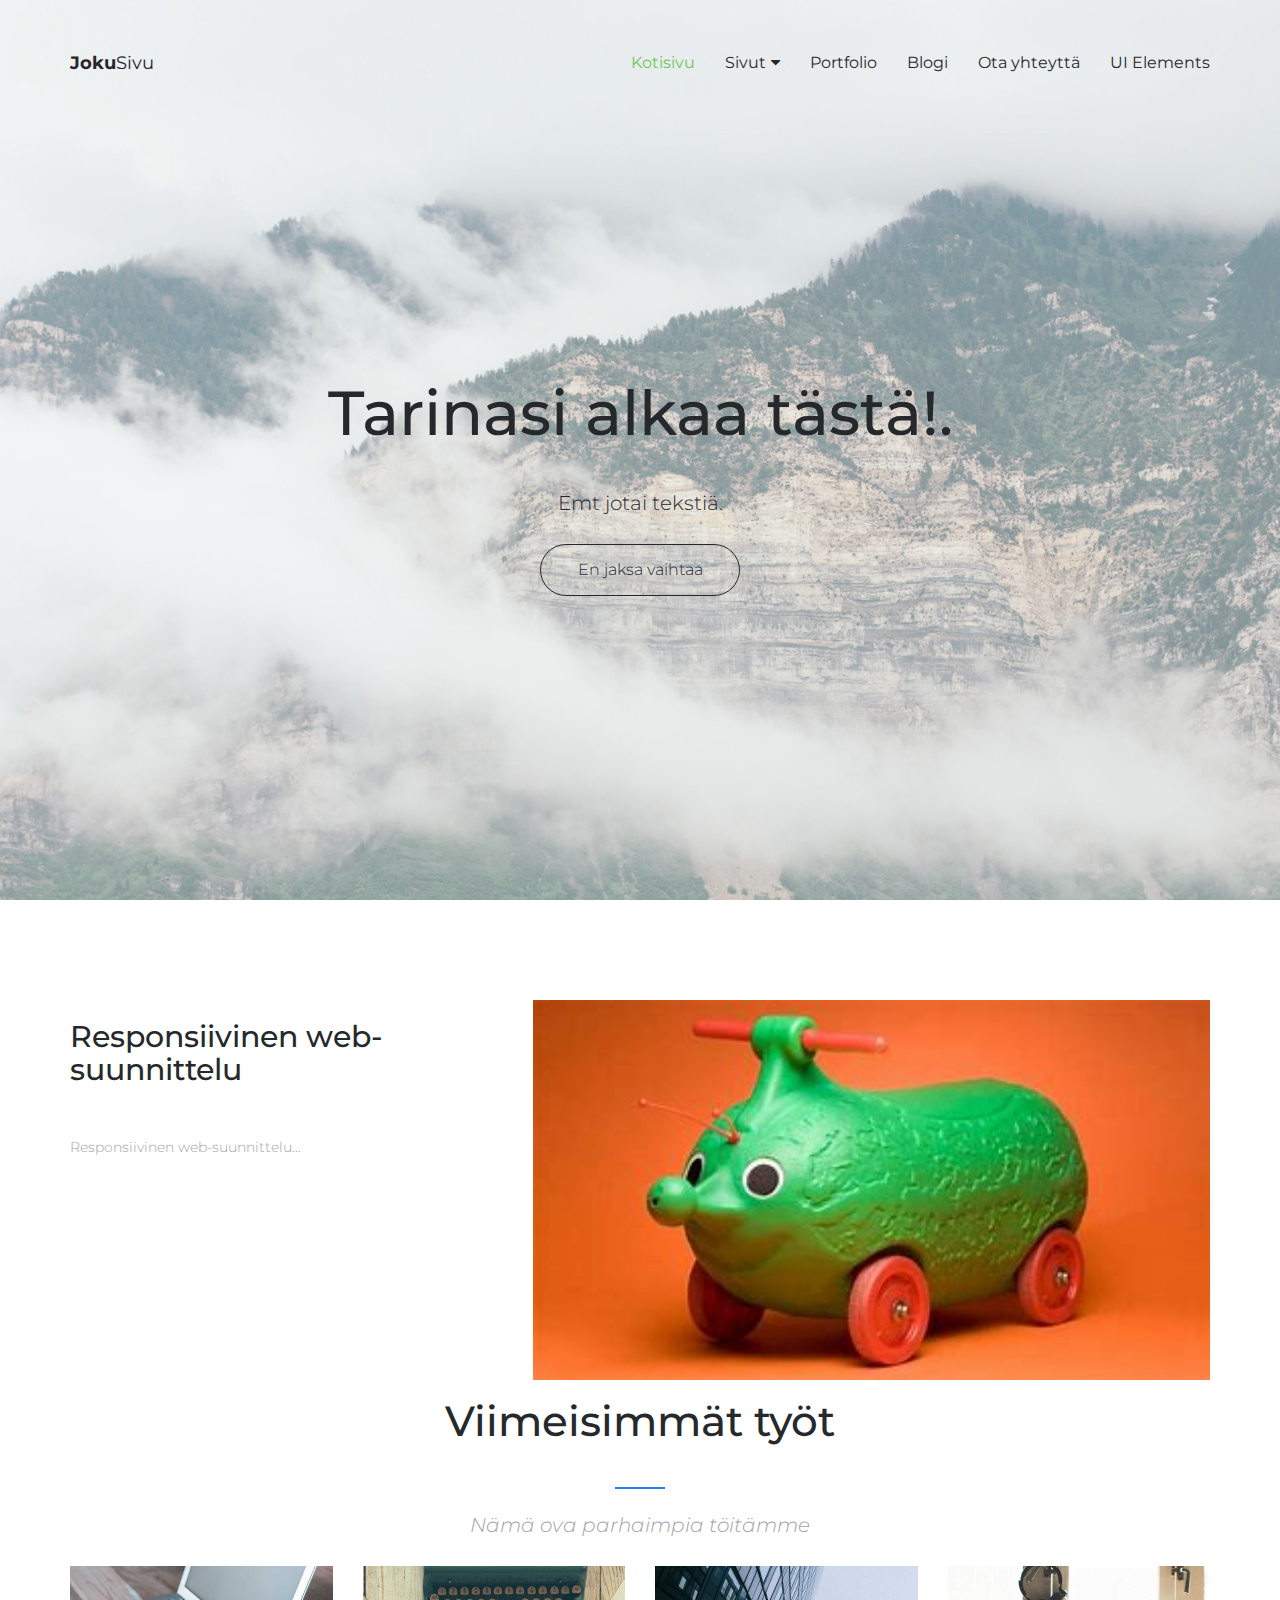
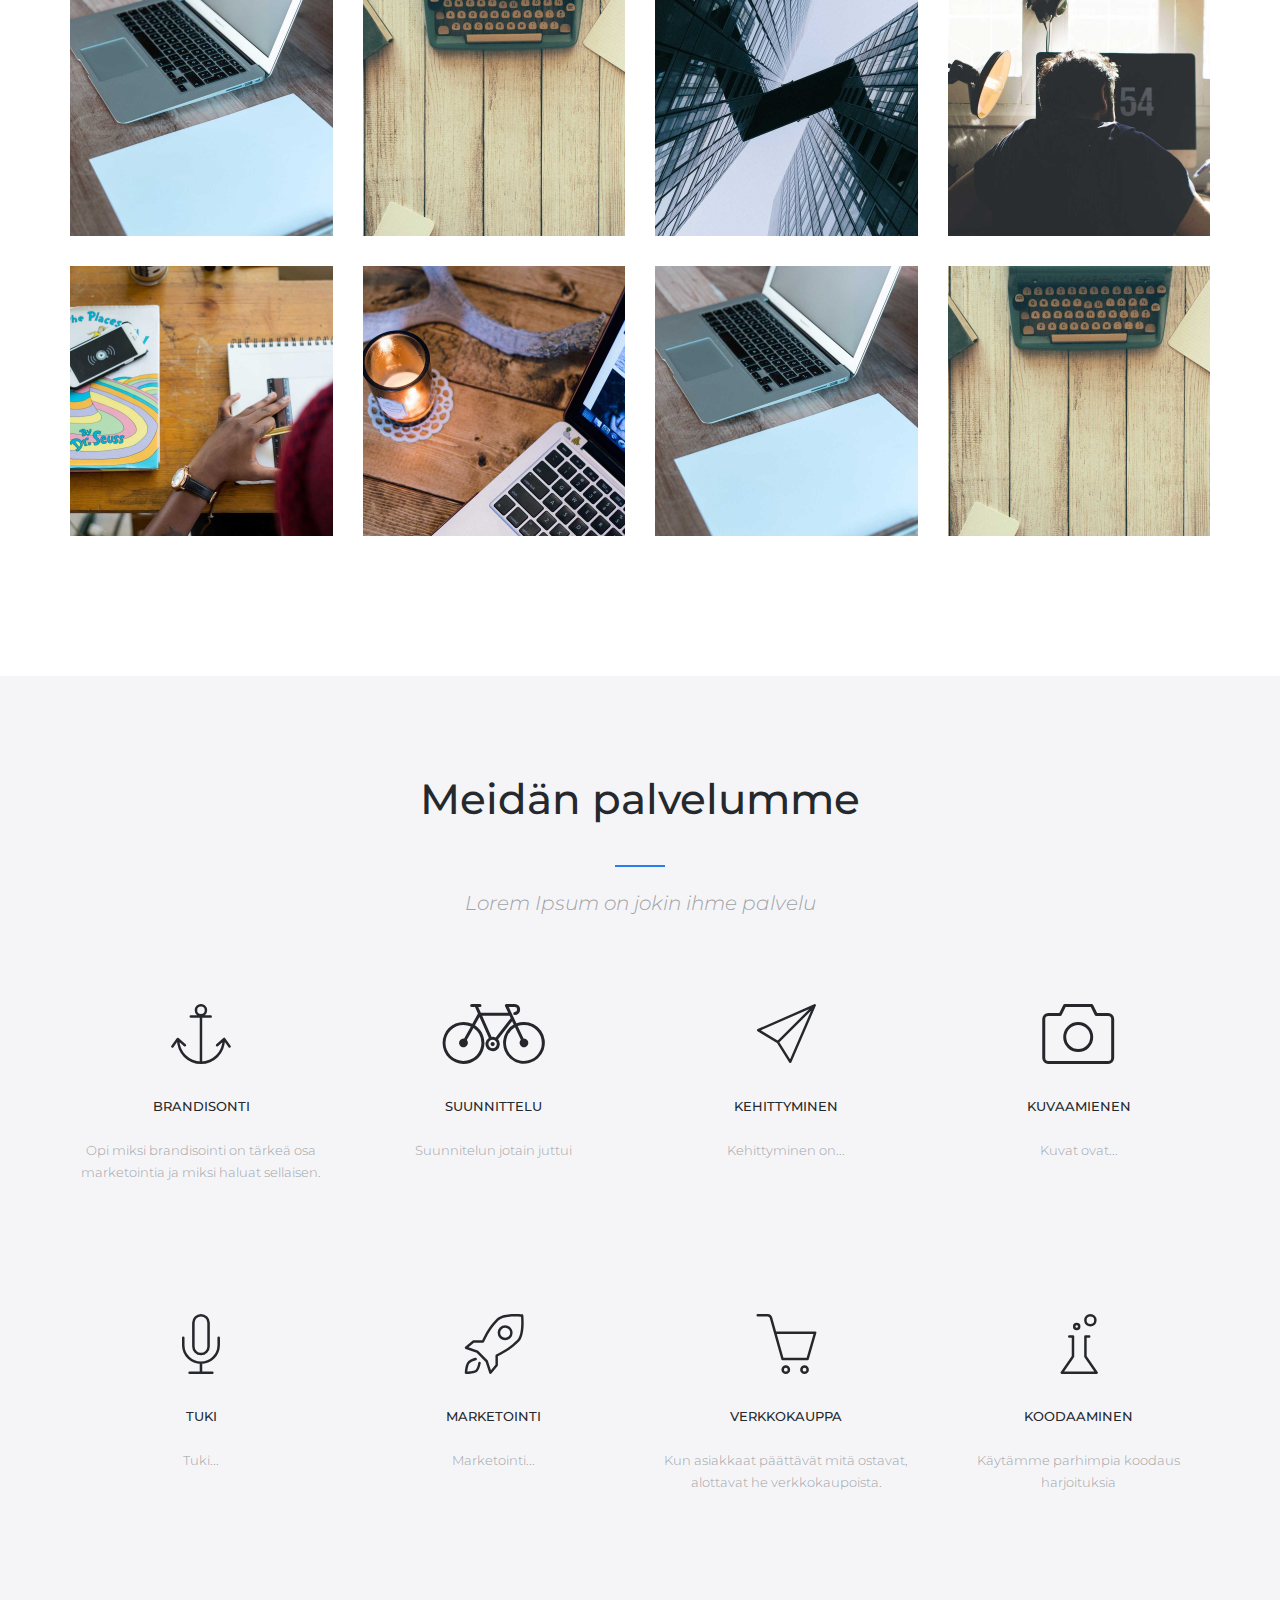
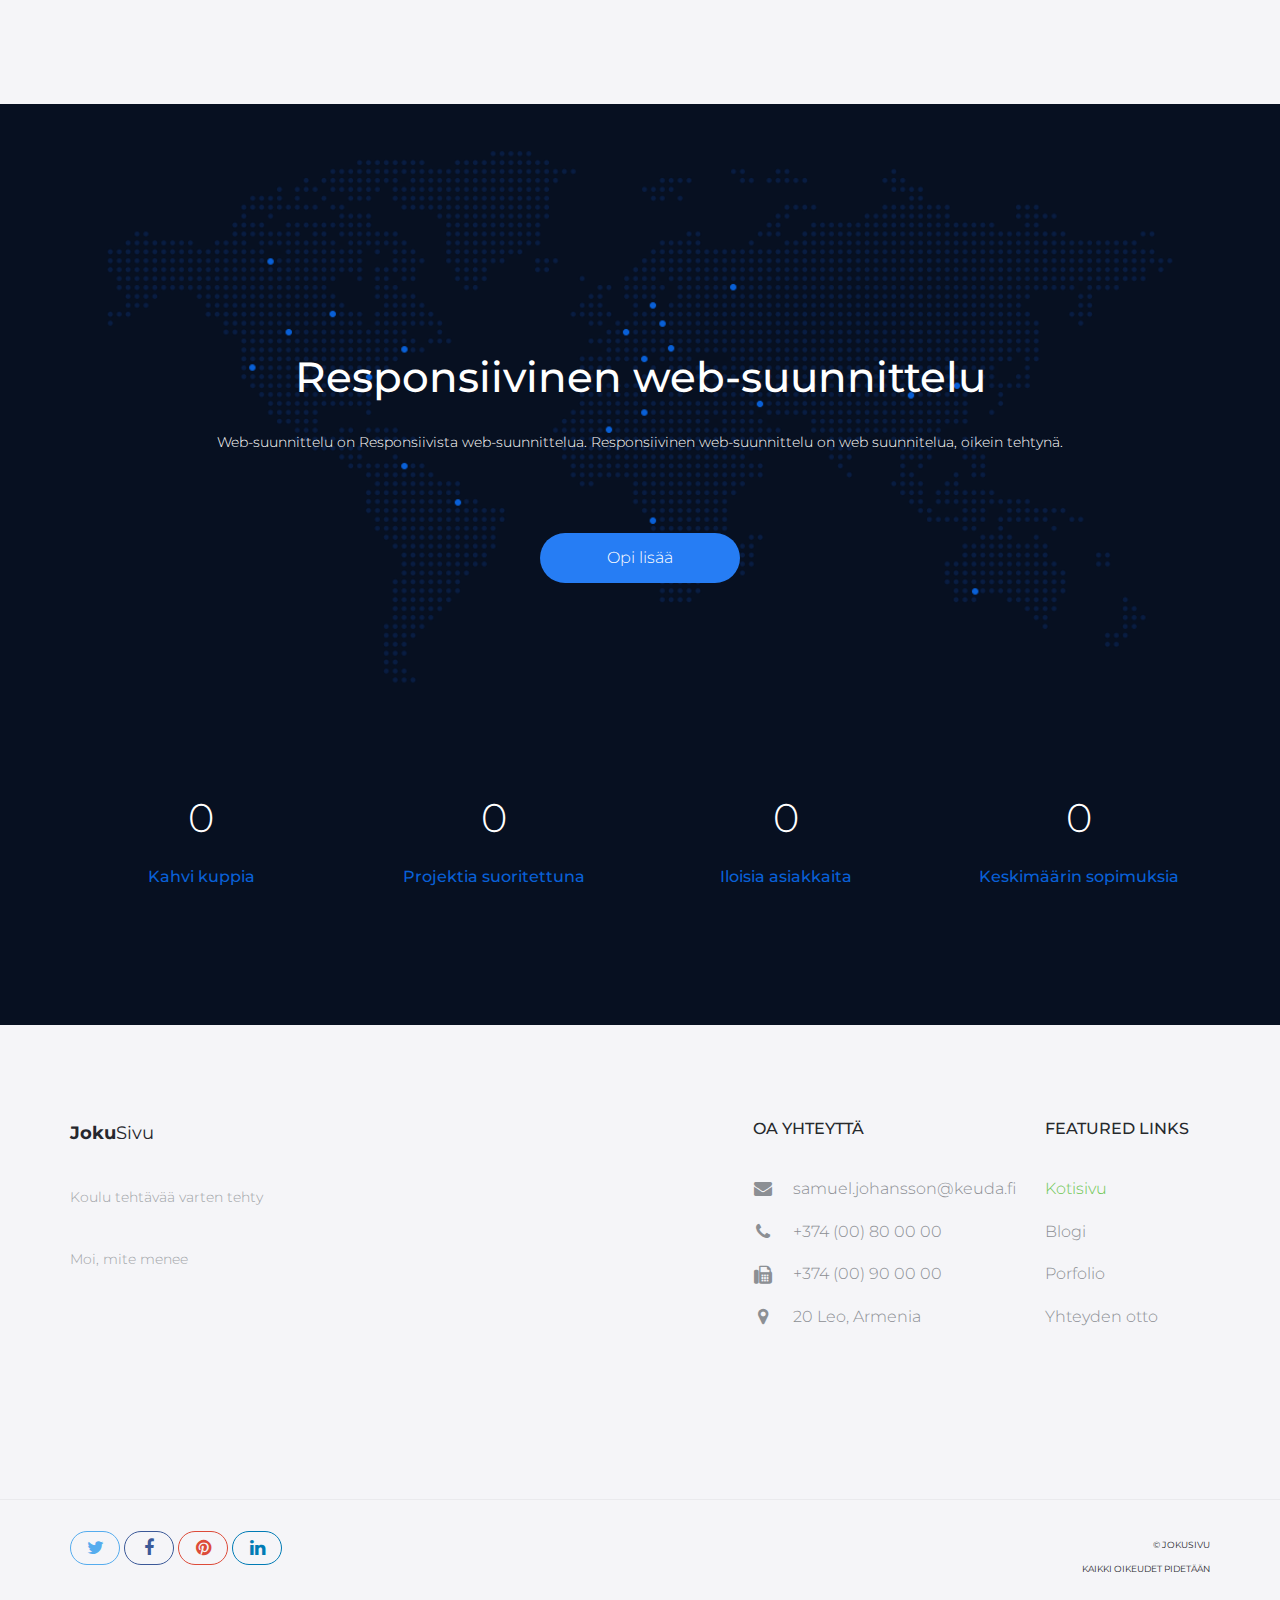
==== demo3/index.html @ 0b57010a "viimesimmät muutokset" ====
<!DOCTYPE html>
<html lang="en">
<head>

    <!-- Basic Page Needs
    ================================================== -->
    <meta http-equiv="Content-Type" content="text/html; charset=utf-8">
    <meta http-equiv="X-UA-Compatible" content="IE=edge">

    <title>Samuel Johansson</title>

    <meta name="description" content="">
    <meta name="author" content="">
    <meta name="keywords" content="">

    <!-- Mobile Specific Metas
    ================================================== -->
    <meta name="viewport" content="width=device-width, minimum-scale=1.0, maximum-scale=1.0">
    <meta name="apple-mobile-web-app-capable" content="yes">

    <!-- Fonts -->
    <link href="https://fonts.googleapis.com/css?family=Montserrat:300,300i,400,600,700" rel="stylesheet">
    <link rel="stylesheet" href="http://cdnjs.cloudflare.com/ajax/libs/font-awesome/4.4.0/css/font-awesome.min.css">

    <!-- Favicon
    ================================================== -->
    <link rel="apple-touch-icon" sizes="180x180" href="assets/img/apple-touch-icon.png">
    <link rel="icon" type="image/png" sizes="16x16" href="assets/img/favicon.png">

    <!-- Stylesheets
    ================================================== -->
    <!-- Bootstrap core CSS -->
    <link href="assets/css/bootstrap.min.css" rel="stylesheet">

    <!-- Custom styles for this template -->
    <link href="assets/css/style.css" rel="stylesheet">
    <link href="assets/css/responsive.css" rel="stylesheet">

    <!-- HTML5 shim and Respond.js IE8 support of HTML5 elements and media queries -->
    <!--[if lt IE 9]>
    <script src="https://oss.maxcdn.com/libs/html5shiv/3.7.0/html5shiv.js"></script>
    <script src="https://oss.maxcdn.com/libs/respond.js/1.4.2/respond.min.js"></script>
    <![endif]-->

</head>
<body>

    <header id="masthead" class="site-header">
        <nav id="primary-navigation" class="site-navigation">
            <div class="container">

                <div class="navbar-header">
                   
                    <a class="site-title"><span>Joku</span>Sivu</a>

                </div><!-- /.navbar-header -->

                <div class="collapse navbar-collapse" id="agency-navbar-collapse">

                    <ul class="nav navbar-nav navbar-right">

                        <li class="active"><a href="index.html" data-toggle="dropdown">Kotisivu</a></li>
                        <li class="dropdown"><a href="#" class="dropdown-toggle" data-toggle="dropdown">Sivut<i class="fa fa-caret-down hidden-xs" aria-hidden="true"></i></a>

                            <ul class="dropdown-menu" role="menu" aria-labelledby="menu1">
                              <li><a href="portfolio.html">Portfolio</a></li>
                              <li><a href="blog.html">Blogi</a></li>
                            </ul>

                        </li>
                        <li><a href="portfolio.html">Portfolio</a></li>
                        <li><a href="blog.html">Blogi</a></li>
                        <li><a href="contact.html">Ota yhteyttä</a></li>
                        <li><a href="ui-elements.html">UI Elements</a></li>

                    </ul>

                </div>

            </div>   
        </nav><!-- /.site-navigation -->
    </header><!-- /#mastheaed -->

    <div id="hero" class="hero overlay">
        <div class="hero-content">
            <div class="hero-text">
                <h1>Tarinasi alkaa tästä!.</h1>
                <p>Emt jotai tekstiä.</p>
                <a href="#" class="btn btn-border">En jaksa vaihtaa</a>
            </div><!-- /.hero-text -->
        </div><!-- /.hero-content -->
    </div><!-- /.hero -->

    <main id="main" class="site-main">

        <section class="site-section section-features">
            <div class="container">
                <div class="row">
                    <div class="col-sm-5">
                        <h2>Responsiivinen web-suunnittelu</h2>
                        <p>Responsiivinen web-suunnittelu...</p>
                    </div>
                    <div class="col-sm-7 hidden-xs">
                        <img src="assets/img/kurkkumopo.jpg" alt="">
                    </div>
                </div>
            </div>
        </section><!-- /.section-features -->

        <section class="site-section section-portfolio">
            <div class="container">
                <div class="text-center">
                    <h2 class="heading-separator">Viimeisimmät työt</h2>
                    <p class="subheading-text">Nämä ova parhaimpia töitämme</p>
                </div>
                <div class="row">
                    <div class="col-lg-3 col-md-4 col-xs-6">
                        <div class="portfolio-item">
                            <img src="assets/img/portfolio-1.jpg" class="img-res" alt="">
                            <h4 class="portfolio-item-title">Portfolio esineitä</h4>
                            <a href="portfolio-item.html"><i class="fa fa-arrow-right" aria-hidden="true"></i></a>
                        </div><!-- /.portfolio-item -->
                    </div>
                    <div class="col-lg-3 col-md-4 col-xs-6">
                        <div class="portfolio-item">
                            <img src="assets/img/portfolio-2.jpg" class="img-res" alt="">
                            <h4 class="portfolio-item-title">Portfolio esineitä</h4>
                            <a href="portfolio-item.html"><i class="fa fa-arrow-right" aria-hidden="true"></i></a>
                        </div><!-- /.portfolio-item -->
                    </div>
                    <div class="col-lg-3 col-md-4 col-xs-6">
                        <div class="portfolio-item">
                            <img src="assets/img/portfolio-3.jpg" class="img-res" alt="">
                            <h4 class="portfolio-item-title">Portfolio esineitä</h4>
                            <a href="portfolio-item.html"><i class="fa fa-arrow-right" aria-hidden="true"></i></a>
                        </div><!-- /.portfolio-item -->
                    </div>
                    <div class="col-lg-3 col-md-4 col-xs-6">
                        <div class="portfolio-item">
                            <img src="assets/img/portfolio-4.jpg" class="img-res" alt="">
                            <h4 class="portfolio-item-title">Portfolio esineitä</h4>
                            <a href="portfolio-item.html"><i class="fa fa-arrow-right" aria-hidden="true"></i></a>
                        </div><!-- /.portfolio-item -->
                    </div>
                    <div class="col-lg-3 col-md-4 col-xs-6">
                        <div class="portfolio-item">
                            <img src="assets/img/portfolio-5.jpg" class="img-res" alt="">
                            <h4 class="portfolio-item-title">Portfolio esineitä</h4>
                            <a href="portfolio-item.html"><i class="fa fa-arrow-right" aria-hidden="true"></i></a>
                        </div><!-- /.portfolio-item -->
                    </div>
                    <div class="col-lg-3 col-md-4 col-xs-6">
                        <div class="portfolio-item">
                            <img src="assets/img/portfolio-6.jpg" class="img-res" alt="">
                            <h4 class="portfolio-item-title">Portfolio esineitä</h4>
                            <a href="portfolio-item.html"><i class="fa fa-arrow-right" aria-hidden="true"></i></a>
                        </div><!-- /.portfolio-item -->
                    </div>
                    <div class="col-lg-3 col-md-4 col-xs-6">
                        <div class="portfolio-item">
                            <img src="assets/img/portfolio-1.jpg" class="img-res" alt="">
                            <h4 class="portfolio-item-title">Portfolio esineitä</h4>
                            <a href="portfolio-item.html"><i class="fa fa-arrow-right" aria-hidden="true"></i></a>
                        </div><!-- /.portfolio-item -->
                    </div>
                    <div class="col-lg-3 col-md-4 col-xs-6">
                        <div class="portfolio-item">
                            <img src="assets/img/portfolio-2.jpg" class="img-res" alt="">
                            <h4 class="portfolio-item-title">Portfolio esineitä</h4>
                            <a href="portfolio-item.html"><i class="fa fa-arrow-right" aria-hidden="true"></i></a>
                        </div><!-- /.portfolio-item -->
                    </div>
                </div>
            </div>
        </section><!-- /.section-portfolio -->


        <section class="site-section section-services gray-bg text-center">
            <div class="container">
                <h2 class="heading-separator">Meidän palvelumme</h2>
                <p class="subheading-text">Lorem Ipsum on jokin ihme palvelu</p>
                <div class="row">
                    <div class="col-md-3 col-xs-6">
                        <div class="service">
                            <img src="assets/img/anchor.svg" alt="">
                            <h3 class="service-title">Brandisonti</h3>
                            <p class="service-info"> Opi miksi brandisointi on tärkeä osa marketointia ja miksi haluat sellaisen.</p>
                        </div><!-- /.service -->
                    </div>
                    <div class="col-md-3 col-xs-6">
                        <div class="service">
                            <img src="assets/img/bycicle.svg" alt="">
                            <h3 class="service-title">Suunnittelu</h3>
                            <p class="service-info">Suunnitelun jotain juttui </p>
                        </div><!-- /.service -->
                    </div>
                    <div class="col-md-3 col-xs-6">
                        <div class="service">
                            <img src="assets/img/paper-plane.svg" alt="">
                            <h3 class="service-title">Kehittyminen</h3>
                            <p class="service-info">Kehittyminen on...</p>
                        </div><!-- /.service -->
                    </div>
                    <div class="col-md-3 col-xs-6">
                        <div class="service">
                            <img src="assets/img/photo.svg" alt="">
                            <h3 class="service-title">Kuvaamienen</h3>
                            <p class="service-info">Kuvat ovat...</p>
                        </div><!-- /.service -->
                    </div>
                    <div class="col-md-3 col-xs-6">
                        <div class="service">
                            <img src="assets/img/microphone.svg" alt="">
                            <h3 class="service-title">Tuki</h3>
                            <p class="service-info">Tuki... </p>
                        </div><!-- /.service -->
                    </div>
                    <div class="col-md-3 col-xs-6">
                        <div class="service">
                            <img src="assets/img/rocket.svg" alt="">
                            <h3 class="service-title">Marketointi</h3>
                            <p class="service-info">Marketointi...</p>
                        </div><!-- /.service -->
                    </div>
                    <div class="col-md-3 col-xs-6">
                        <div class="service">
                            <img src="assets/img/basket.svg" alt="">
                            <h3 class="service-title">Verkkokauppa</h3>
                            <p class="service-info">Kun asiakkaat päättävät mitä ostavat, alottavat he verkkokaupoista.</p>
                        </div><!-- /.service -->
                    </div>
                    <div class="col-md-3 col-xs-6">
                        <div class="service">
                            <img src="assets/img/chemestry.svg" alt="">
                            <h3 class="service-title">Koodaaminen</h3>
                            <p class="service-info">Käytämme parhimpia koodaus harjoituksia</p>
                        </div><!-- /.service -->
                    </div>
                </div>
            </div>
        </section><!-- /.section-services -->

        <section class="site-section section-map-feature text-center">

            <div class="container">
                <h2>Responsiivinen web-suunnittelu</h2>
                <p>Web-suunnittelu on Responsiivista web-suunnittelua. Responsiivinen web-suunnittelu on web suunnitelua, oikein tehtynä.</p>
                <a href="#" class="btn btn-fill">Opi lisää</a>
                <div class="row">
                    <div class="col-sm-3 col-xs-6">
                        <div class="counter-item">
                            <p class="counter" data-to="420" data-speed="2000">0</p>
                            <h3>Kahvi kuppia</h3>
                        </div><!-- /.counter-item -->
                    </div>
                    <div class="col-sm-3 col-xs-6">
                        <div class="counter-item">
                            <p class="counter" data-to="1204" data-speed="2000">0</p>       
                            <h3>Projektia suoritettuna</h3>
                        </div> <!-- /.counter-item -->      
                    </div>
                    <div class="col-sm-3 col-xs-6">
                        <div class="counter-item">
                            <p class="counter" data-to="459" data-speed="1000">0</p>
                            <h3>Iloisia asiakkaita</h3>
                        </div><!-- /.counter-item -->
                    </div>
                    <div class="col-sm-3 col-xs-6">
                        <div class="counter-item">
                            <p class="counter" data-to="675" data-speed="1000">0</p>
                            <h3>Keskimäärin sopimuksia</h3>
                        </div><!-- /.counter-item -->
                    </div>
                </div>
            </div>
            
        </section><!-- /.section-map-feature -->

        

        

    </main><!-- /#main -->

    <footer id="colophon" class="site-footer">
        <div class="container">
            <div class="row">
                <div class="col-md-3 col-sm-4 col-xs-6">
                    <a class="site-title"><span>Joku</span>Sivu</a>
                    <p>Koulu tehtävää varten tehty</p>
                    <p>Moi, mite menee</p>
                </div>
                <div class="col-lg-offset-4 col-md-3 col-sm-4 col-md-offset-2 col-sm-offset-0 col-xs-6 ">
                    <h3>Oa yhteyttä</h3>
                    <ul class="list-unstyled contact-links">
                        <li><i class="fa fa-envelope" aria-hidden="true"></i><a href="mailto:samuel.johansson@opp.keuda.fi">samuel.johansson@keuda.fi</a></li>
                        <li><i class="fa fa-phone" aria-hidden="true"></i><a href="tel:+37400800000">+374 (00) 80 00 00 </a></li>
                        <li><i class="fa fa-fax" aria-hidden="true"></i><a href="+37400900000">+374 (00) 90 00 00</a></li>
                        <li><i class="fa fa-map-marker" aria-hidden="true"></i><p>20 Leo, Armenia</p></li>
                    </ul>
                </div>
                <div class="clearfix visible-xs"></div>
                <div class="col-lg-2 col-md-3 col-sm-4 col-xs-6">
                    <h3>Featured links</h3>
                    <ul class="list-unstyled">
                        <li class="active"><a href="index.html">Kotisivu</a></li>
                        <li><a href="blog.html">Blogi</a></li>
                        <li><a href="portfolio.html">Porfolio</a></li>
                        <li><a href="contact.html">Yhteyden otto</a></li>
                    </ul>
                </div>
            </div>
        </div>
        <div class="copyright">
            <div class="container">
                <div class="row">
                    <div class="col-xs-8">
                        <div class="social-links">
                            <a class="twitter-bg" href="#"><i class="fa fa-twitter"></i></a>
                            <a class="facebook-bg" href="#"><i class="fa fa-facebook"></i></a>
                            <a class="pinterest" href="#"><i class="fa fa-pinterest"></i></a>
                            <a class="linkedin-bg" href="#"><i class="fa fa-linkedin"></i></a>
                        </div><!-- /.social-links -->
                    </div>
                    <div class="col-xs-4">
                        <div class="text-right">
                            <p>&copy; JokuSivu</p>
                            <p>Kaikki oikeudet pidetään</p>
                        </div>
                    </div>
                </div>
            </div>
        </div><!-- /.copyright -->
    </footer><!-- /#footer -->


    <!-- Bootstrap core JavaScript
    ================================================== -->
    <!-- Placed at the end of the document so the pages load faster -->
    <script src="https://ajax.googleapis.com/ajax/libs/jquery/3.1.1/jquery.min.js"></script>
    <script src="assets/js/bootstrap.min.js"></script>
    <script src="assets/js/bootstrap-select.min.js"></script>
    <script src="assets/js/jquery.slicknav.min.js"></script>
    <script src="assets/js/jquery.countTo.min.js"></script>
    <script src="assets/js/jquery.shuffle.min.js"></script>
    <script src="assets/js/script.js"></script>
  
</body>
</html>
---- demo3/assets/css/style.css ----
/*
 * Theme Name: 
 * Theme URI: 
 * Author: Milan Savov, Nikola Kostov
 * Author URI/Mail: milan.savov@gmail.com, nikolakostov1991@gmail.com
 * Version: 1.0
 * */

 /* TABLE OF CONTENT 
*
* - CUSTOM RESETS
    - Buttons
    - Forms
* - LAYOUT
* - HEADER 
    - Site Logo
    - Navigation
* - HERO (BANNER)
* - HOMEPAGE SECTIONS
    - Features 
    - Services
    - Map Feature 
    - Portfolio
    - Newsletter 
* - FOOTER
* - PAGES
    - PORTFOLIO
    - PORTFOLIO ITEM
    - BLOG
    - BLOG POST
    - CONTACT
*
*/


/* CUSTOM RESETS
================================================== */
a {
    transition: all 0.25s ease-in-out;
    -moz-transition: all 0.25s ease-in-out;
    -webkit-transition: all 0.25s ease-in-out;
    -o-transition: all 0.25s ease-in-out;
    -ms-transition: all 0.25s ease-in-out;
    cursor: pointer;
    color: #9fa3a7;
}

a:focus,
a:hover {
    color: #6fc754;
    outline: 0 none;
    text-decoration: none;
}

p {
    margin-bottom: 0;
    font-size: 14px;
    font-weight: 300;
    color: #9fa3a7;
    line-height: 22px;
}

h1 {
    font-size: 62px;
}

h2 {
    font-size: 42px;
}

h1,h2,h3,h4,h5 {
    color: #26292c;
}

p + p {
    margin-top: 40px;
}

/* Buttons */
.btn {
    line-height: 50px;
    min-width: 200px;
    font-size: 16px;
    font-weight: 300;
    border: 0;
    border-radius: 50px;
    color: #26272d;
    background-color: #fff;
    padding: 0;
    transition: color 0.25s ease-in-out, background-color 0.25s ease-in-out;
    -moz-transition: color 0.25s ease-in-out, background-color 0.25s ease-in-out;
    -webkit-transition: color 0.25s ease-in-out, background-color 0.25s ease-in-out;
    -o-transition: color 0.25s ease-in-out, background-color 0.25s ease-in-out;
    -ms-transition: color 0.25s ease-in-out, background-color 0.25s ease-in-out;
}

.btn-border {
    border: 1px solid #26272d;
}

.btn-fill {
    background-color: #267df4;
    color: #fff;
}

.btn-gray {
    background-color: #f5f5f8;
    color: #26272d;
}

.btn-green {
    background-color: #6fc754;
    color: #fff;  
}

.btn:hover,
button.btn:hover,
.btn:focus,
button.btn:focus {
    background-color: #26272d;
    color: #fff;
}

.btn-gray:hover,
.btn-gray:focus {
    background-color: #6fc754;
    color: #fff;    
}

/* 
 * Forms 
 */
/* Input fields */
.form-group {
    position: relative;
    margin: 0 auto;
    width: 100%;
}

.form-control {
    border-radius: 25px;
    height: 50px;
    padding: 15px 20px;
    border-color: #f5f5f8;
}

.form-control + .form-control {
    margin-top: 10px;
}

.form-control:focus {
    background-color: #f5f5f8;
    border-color: #f5f5f8;
    box-shadow: none;
    outline: none;
}

.form-group .btn {
    position: absolute;
    top: 5px;
    right: 5px;
    line-height: 40px;
    min-width: 60px;
    font-size: 16px;
    border-radius: 25px;
}

.form-control-comment {
    height: 100px;
    resize: none;
}

.search-form .form-group .form-control {
    padding-right: 80px;
}

/* ELEMENTS
================================================== */
/* Checkbox fields */
input[type=checkbox],
input[type=radio] {
    position: absolute;
    visibility: hidden;
    height: auto;
    margin-top: 0;
}

.checkbox {
    margin: 0;
} 

.checkbox + .checkbox,
.radio-btn + .radio-btn {
    margin-top: 15px;
}

.checkbox [type="checkbox"]:not(:checked) + label,
.checkbox [type="checkbox"]:checked + label {
    position: relative;
    padding-left: 30px;
    cursor: pointer;
}

.checkbox [type="checkbox"]:not(:checked) + label:before,
.checkbox [type="checkbox"]:checked + label:before {
    content: '';
    position: absolute;
    left:0; 
    width: 20px; 
    height: 20px;
    background-color: #fff;
    border: 1px solid #f5f5f8;
    border-radius: 3px;
    box-shadow: none;
    transition: border-color .2s;
    -webkit-transition: border-color .2s;
    -ms-transition: border-color .2s;
    -o-transition: border-color .2s;
    -ms-transition: border-color .2s;
}

.checkbox [type="checkbox"]:not(:checked) + label:after,
.checkbox [type="checkbox"]:checked + label:after {
    content: '\f00c';
    font-family: 'FontAwesome';
    position: absolute;
    top: 50%;
    left: 0;
    text-align: center;
    font-size: 15px;
    height: 20px;
    width: 20px;
    border-radius: 3px;
    color: #fff;
    background-color: #6fc754;
    transform: translateY(-50%);
    -webkit-transform: translateY(-50%);
    -ms-transform: translateY(-50%);
    -o-transform: translateY(-50%);
    -ms-transform: translateY(-50%);
      transition: opacity .2s;
    -webkit-transition: opacity .2s;
    -ms-transition: opacity .2s;
    -o-transition: opacity .2s;
    -ms-transition: opacity .2s;
}

.checkbox [type="checkbox"]:not(:checked) + label:after {
    opacity: 0;
}

.checkbox [type="checkbox"]:checked + label:after {
    opacity: 1;
}

.checkbox [type="checkbox"]:disabled:not(:checked) + label:before,
.checkbox [type="checkbox"]:disabled:checked + label:before {
    box-shadow: none;
    border-color: #bbb;
    background-color: #ddd;
}

.checkbox [type="checkbox"]:disabled:checked + label:after {
    color: #999;
}
.checkbox [type="checkbox"]:disabled + label {
    color: #aaa;
}

.checkbox [type="checkbox"]:checked:focus + label:before,
.checkbox [type="checkbox"]:not(:checked):focus + label:before {
    border: 1px dotted #6fc754;
}

.checkbox [type="checkbox"]:not(:checked) + label:hover:before,
.checkbox [type="checkbox"]:checked + label:hover:before {
    border: 1px solid #6fc754;
}

/* Radiobutton fields */
.radio-btn label {
    font-weight: 400;
}

.radio-btn [type="radio"]:not(:checked) + label,
.radio-btn [type="radio"]:checked + label {
    position: relative;
    padding-left: 30px;
    cursor: pointer;
    margin-bottom: 0;
}

.radio-btn [type="radio"]:not(:checked) + label:before,
.radio-btn [type="radio"]:checked + label:before {
    content: '';
    position: absolute;
    left:0; 
    top: 50%;
    width: 20px;
    height: 20px;
    background-color: #fff;
    border: 1px solid #f5f5f8;
    border-radius: 50px;
    box-shadow: none;
    transform: translateY(-50%);
    -webkit-transform: translateY(-50%);
    -ms-transform: translateY(-50%);
    -o-transform: translateY(-50%);
    -ms-transform: translateY(-50%);
    transition: border-color .2s;
    -webkit-transition: border-color .2s;
    -ms-transition: border-color .2s;
    -o-transition: border-color .2s;
    -ms-transition: border-color .2s;
}

.radio-btn [type="radio"]:not(:checked) + label:after,
.radio-btn [type="radio"]:checked + label:after {
    content: '';
    position: absolute;
    width: 12px;
    height: 12px;
    top: 50%;
    left: 4px;
    background-color: #6fc754;
    border-radius: 50px;
    transform: translateY(-50%);
    -webkit-transform: translateY(-50%);
    -ms-transform: translateY(-50%);
    -o-transform: translateY(-50%);
    -ms-transform: translateY(-50%);
    transition: opacity .2s;
    -webkit-transition: opacity .2s;
    -ms-transition: opacity .2s;
    -o-transition: opacity .2s;
    -ms-transition: opacity .2s;
}

.radio-btn [type="radio"]:not(:checked) + label:after {
    opacity: 0;
}
.radio-btn [type="radio"]:checked + label:after {
    opacity: 1;
}

.radio-btn [type="radio"]:disabled:not(:checked) + label:before,
.radio-btn [type="radio"]:disabled:checked + label:before {
    box-shadow: none;
    border-color: #bbb;
    background-color: #ddd;
}

.radio-btn [type="radio"]:disabled:checked + label:after {
    color: #999;
}

.radio-btn [type="radio"]:disabled + label {
    color: #aaa;
}

.radio-btn [type="radio"]:checked:focus + label:before,
.radio-btn [type="radio"]:not(:checked):focus + label:before {
    border: 1px dotted #6fc754;
}

.radio-btn [type="radio"]:checked + label:hover:before,
.radio-btn [type="radio"]:not(:checked) + label:hover:before {
    border: 1px solid #6fc754;
}

/* Selectpicker */
select {
    position: absolute !important;
    bottom: 0;
    left: 50%;
    display: block !important;
    width: .5px !important;
    height: 100% !important;
    padding: 0 !important;
    opacity: 0 !important;
    border: none;
}

.bootstrap-select .btn {
    border: 1px solid #26272d;
    border-radius: 10px;
}

.bootstrap-select span.pull-left {
    padding-left: 10px;
}

.bootstrap-select.btn-group .dropdown-menu.inner {
    position: static; *
    float: none;
    border: 0;
    padding: 0;
    margin: 0;
    border-radius: 0;
    -webkit-box-shadow: none;
    box-shadow: none;
}

.bootstrap-select.open .dropdown-menu {
    display: block;
    border: 1px solid #26272d; 
    border-radius: 10px;
}

.bootstrap-select.btn-group .dropdown-menu {
    padding: 5px 0;
    min-width: 100%;
    overflow: hidden;
    -webkit-box-sizing: border-box;
    -moz-box-sizing: border-box;
    box-sizing: border-box;
    z-index: 9999;
}

.bootstrap-select .dropdown-menu {
    display: none;
    visibility: visible;
    opacity: 1;
    padding: 0;
}

.bootstrap-select .bs-caret {
    float: right;
    padding-right: 10px;
}

.bootstrap-select .bs-caret .caret {
    border-top: 6px dashed;
    border-top: 6px solid\9;
    border-right: 6px solid transparent;
    border-left: 6px solid transparent;   
}

.bootstrap-select .selected {
    color: #6fc754;
}

.bootstrap-select .check-mark {
    display: none;
}

/*  Tabs  */
.tab-style {
    border-bottom: none;
}

.tab-style + .tab-content {
    padding: 15px;
    border: 1px solid #26272d;
    border-bottom-left-radius: 10px;
    border-bottom-right-radius: 10px;
    border-top-right-radius: 10px;
}

.nav-tabs.tab-style > li.active > a,
.nav-tabs.tab-style > li > a:hover {
    border: 1px solid #6fc754;
    background-color: #6fc754;
    color: #fff;
}

.nav-tabs.tab-style > li > a {
    position: relative;
    color: #26272d;
    margin-right: 0;
    border: 1px solid #26272d;
    border-top-left-radius: 10px;
    border-top-right-radius: 10px;
}

.nav-tabs.tab-style > li + li {
    margin-left: 10px;
}

/* Accordion */
.accordion.panel-group {
    margin-bottom: 0;
}

.accordion.panel-group .panel + .panel {
    margin-top: 0;
}

.accordion .panel {
    border: 0;
    box-shadow: none;
    border: 1px solid #26272d;
    border-bottom: 0;
    border-radius: 0;
}

.accordion .panel:first-child,
.accordion .panel:first-child .panel-heading a {
    border-top-right-radius:10px;
    border-top-left-radius:10px;
}

.accordion .panel:last-child {
    border-bottom-right-radius:10px;
    border-bottom-left-radius:10px;
    border-bottom: 1px solid #26272d;
}

.accordion .panel:last-child .panel-heading a.collapsed {
    border-bottom-right-radius:10px;
    border-bottom-left-radius:10px;
}

.accordion .collapsed {
    height: auto;
}

.accordion .panel-heading {
    background-color: transparent;
    padding: 0;
}

.accordion .panel-heading a {
    display: inline-block;
    position: relative;
    width: 100%;
    padding: 10px 40px 10px 15px;
}

.accordion .panel-heading a.collapsed {
    background-color: transparent;
    color: #26272d;
}

.accordion .panel-heading a.collapsed:hover,
.accordion.accordion-gray .panel-heading a.collapsed:hover,
.accordion .panel-heading a {
    background-color: #6fc754;   
    color: #fff; 
}

.accordion .panel-heading a.collapsed::after {
    content: "\f107";
}

.accordion .panel-heading a::after {
    font-family: "FontAwesome";
    content: "\f106";
    position: absolute;
    top: 50%;
    right: 15px;
    transform: translateY(-50%);
    -moz-transform: translateY(-50%);
    -o-transform: translateY(-50%);
    -ms-transform: translateY(-50%);
    -webkit-transform: translateY(-50%);
}

.panel-group .panel-heading+.panel-collapse>.list-group, 
.panel-group .panel-heading+.panel-collapse>.panel-body {
    border: none;
}

/* Pagination */
.pagination {
  margin: 0;
  vertical-align: middle;
}

.pagination > li > a {
  border: none;
  color: #292a2c;
  background-color: #f5f5f8;
  padding: 10px 15px;
  border-radius: 10px;
  font-size: 12px;
}

.pagination > li + li > a {
  margin-left: 5px;
}

.pagination > li.active > a,
.pagination > li > a:hover,
.pagination > li.active > a:hover {
  background-color: #6fc754;
  color: #fff;
}

.pagination > li:first-child > a {
  border-top-left-radius: 10px;
  border-bottom-left-radius: 10px;
}

.pagination > li:last-child > a {
  border-top-right-radius: 10px;
  border-bottom-right-radius: 10px;
}

.pagination > li.more > a {
  margin-left: 0;
  padding: 10px 5px;
  pointer-events: none;
  background-color: transparent;
}

.pagination > li.more + li > a {
  margin-left: 0;
}

/* LAYOUT
================================================== */
html, body {
    width: 100%;
    height: 100%;
    margin: 0;
    padding: 0;
    font-family: 'Montserrat', sans-serif;
    color: #26272d;
}

.img-res {
    display: block;
    width: 100vw;
    height: 100vh;
    max-width: 100%;
    max-height: 100%;
    object-fit: cover;
}

/* Background colors */
.gray-bg {
  background-color: #f5f5f8;
}

/* Margin and padding resets */
.mb-10 {margin-bottom: 10px;}
.mt-20 {margin-top: 20px;}
.mt-50 {margin-top: 50px;}

/* HEADER
================================================== */
.site-header {
    position: absolute;
    padding: 50px 0 0;
    background-color: transparent;
    width: 100%;
    z-index: 3;
}

/* Site-logo */
.site-title {
    font-size: 18px;
    line-height: 26px;
    color: #26272d;
}

.site-title:hover {
    color: #26272d;   
}

.site-title span {
    font-weight: 700;
}

.site-title a:hover {
    color: #fff;
}

/* Navigation */
.navbar-collapse {
    text-align: center;
}

.navbar-nav {
    float: none;
    display: inline-block;
}

.navbar-nav > li > a, 
.slicknav_nav > li > a {
    padding: 0;
    font-size: 16px;
    position: relative;
    color: #26272d;
    line-height: 26px;
}

.site-header-white .navbar-nav > li > a,
.site-header-white .site-title {
    color: #fff;
}

.navbar-nav > li > a i {
    margin-left: 5px;
}

.navbar-nav > li + li {
    margin-left: 30px;
}

.nav .open > a, 
.nav .open > a:focus, 
.nav .open > a:hover,
.navbar-nav > li > a:hover,
.navbar-nav > li > a:focus,
.navbar-nav > li.active > a,
.navbar-collapse li a:hover,
.dropdown.open > a, 
.site-header-white .dropdown.open > a,
.dropdown-menu a:hover, 
.dropdown:hover > a, 
.dropdown-menu>li>a:focus,
.dropdown-menu li a:hover,
.slicknav_nav > li.active a,
.slicknav_open .slicknav_arrow,
.slicknav_nav > li a:hover {
    background-color: transparent;
    color: #6fc754;
}

.navbar-toggle {
    border-color: #fff;
    margin: 0 15px 0 0;
    position: relative;
    top: -1px;
}

.navbar-toggle:hover,
.navbar-toggle[aria-expanded=true] {
    background-color: #fff;
    border-color: #000;
    cursor: pointer;
}

.navbar-toggle:hover .icon-bar,
.navbar-toggle[aria-expanded=true] .icon-bar {
    background-color: #000;
}

.navbar-toggle  .icon-bar {
    background-color: #fff;
}

.navbar-nav .dropdown-menu {
    display: block;
    opacity: 0;
    visibility: hidden;
    border-radius: 0;
    min-width: 130px;
    border: 0;
    border-top: 5px solid #6fc754;
    top: 140%;
    transition: all 0.4s;
    -moz-transition: all 0.4s;
    -webkit-transition: all 0.4s;
    -o-transition: all 0.4s;
    -ms-transition: all 0.4s;
}

.navbar-nav li a:hover + .dropdown-menu,
.navbar-nav .dropdown-menu:hover {
    opacity: 1;
    visibility: visible;
    top: 100%;
    transition-delay: 0s;
}

.dropdown-menu li a {
    padding: 5px 15px;
    position: relative;
    left: 0;
}

.dropdown-menu li a:hover {
    left: 15px;
}

/* HERO
================================================== */
.hero { 
    background: url(../img/hero.jpg) no-repeat center / cover; 
    height: 100%;
    width: 100%;
    display: table;
    position: relative;
}

.overlay:before {
  content: '';
  background-color: rgba(255,255,255,0.5);
  height: 100%;
  width: 100%;
  position: absolute;
  top: 0;
  left: 0;
  z-index: 0;
}

.hero-content {
    display: table-cell;
    vertical-align: middle;
    padding-top: 75px;
}

.hero-text {
    max-width: 890px;
    width: 100%;
    margin: 0 auto;
    padding: 0 15px;
    text-align: center;
}

.hero-text h1 {
    position: relative;
    margin: 0;
}

.hero-text p {
    position: relative;
    margin: 45px 0 30px;
    font-size: 20px;
    color: #26272d;
}

.hero-text .btn {
    position: relative;
    background-color: transparent;
}

.hero-text .btn:hover {
    background-color: #26272d;
    color: #fff;
}

.hero .breadcrumb {
    padding-top: 60px;
    margin-bottom: 0;
}

.hero .breadcrumb:before {
    content: '';
    display: block;
    position: absolute;
    left: 50%;
    bottom: 45px;
    height: 12px;
    width: 80px;
    border-top: 5px solid #fff;
    border-bottom: 3px solid #fff;
    transform: translateX(-50%);
    -moz-transform: translateX(-50%);
    -webkit-transform: translateX(-50%);
    -o-transform: translateX(-50%);
    -ms-transform: translateX(-50%);
}

.subpage-hero {
    height: 400px;
}

.subpage-hero.overlay:before {
    background-color: rgba(38,39,45,0.5);
}

.subpage-hero .hero-content,
.subpage-hero .hero-content h1,
.subpage-hero a  {
    color: #fff;
}

.subpage-hero a:hover {
    color: #6fc754;
}

.portfolio-hero {
    background: url(../img/portfolio-hero.jpg) no-repeat center / cover;     
}

.blog-hero {
    background: url(../img/blog-hero.jpg) no-repeat center / cover;     
}

.contact-hero {
    background: url(../img/contact-hero.jpg) no-repeat center / cover;     
}

/* SITEMAIN
================================================== */
/* site-section */
.site-section {
   padding: 100px 0 140px;
}

.subheading-text {
    font-size: 20px;
    font-style: italic;
}

.heading-separator {
    position: relative;
    margin: 0;
    padding-bottom: 70px;
}

.heading-separator:after {
    content: "";
    position: absolute;
    bottom: 25px;
    left: 0;
    right: 0;
    height: 2px;
    width: 50px;
    margin: 0 auto;
    background-color: #267df4;
}

/* Section: Features */
.section-features h2 {
    padding-bottom: 40px;
    font-size: 30px;
}

.section-features img {
    position: absolute;
    right: 15px;
    height: 380px;
}

/* Section: Services */
.section-services .subheading-text {
    margin-bottom: 90px;
}

.section-services .col-md-3:nth-child(n+5) .service {
    margin-top: 60px;
}

.service {
    min-height: 250px;
}

.service-title {
    margin: 35px 0 25px;
    font-size: 13px;
    text-transform: uppercase;
}

.service-info {
    font-size: 13px; 
}

/* Section: Map Feature */
.section-map-feature {
    padding-top: 250px;
    background: #071021 url(../img/map.png) no-repeat top center / cover; 
}

.section-map-feature h2 {
    padding-bottom: 30px;
    margin: 0;
}

.section-map-feature h2,
.section-map-feature p {
    color: #fff;
}

.section-map-feature .btn {
    margin: 80px 0 215px;
}

.counter {
    margin-bottom: 30px;
    font-size: 40px;
    font-weight: 300;
    line-height: 1;
}

.counter-item h3 {
    margin: 0;
    font-size: 16px;
    color: #0960d7;
}

/* Section: Portfolio */
.portfolio-item {
    margin-top: 30px;
}

.portfolio-item {
    height: 270px;
    position: relative;
}

.portfolio-item:before {
    content: "";
    position: absolute;
    left: 0;
    top: 0;
    right: 100%;
    bottom: 0;
    background-color: #f5f5f8;
    transition: right 0.25s ease-in-out;
    -moz-transition: right 0.25s ease-in-out;
    -webkit-transition: right 0.25s ease-in-out;
    -o-transition: right 0.25s ease-in-out;
    -ms-transition: right 0.25s ease-in-out;
}

.portfolio-item:hover:before {
    right: 25%;
}

.portfolio-item-title,
.portfolio-item a {
    position: absolute;
    left: 0px;
    margin: 0;
    font-size: 16px;
    opacity: 0;
}

.portfolio-item-title {
    width: 150px; 
    top: 15px;  
    transition: left 0.25s ease-in-out, opacity 0.25s ease-in-out;
    -moz-transition: left 0.25s ease-in-out, opacity 0.25s ease-in-out;
    -webkit-transition: left 0.25s ease-in-out, opacity 0.25s ease-in-out;
    -o-transition: left 0.25s ease-in-out, opacity 0.25s ease-in-out;
    -ms-transition: left 0.25s ease-in-out, opacity 0.25s ease-in-out;
}

.portfolio-item:hover .portfolio-item-title {
    left: 15px;
    opacity: 1;
}

.portfolio-item a {
    bottom: 15px;
    color: #26272d;
    padding: 5px 12px;
    border: 1px solid #26272d;
    border-radius: 50px;
}

.portfolio-item:hover a {
    left: 55%;
    opacity: 1;
}

.portfolio-item a:hover {
    background-color: #26272d;
    color: #fff;
}

.portfolio-item a i {
    width: 16px;
    text-align: center;
}

/* Section: Newsletter */
.section-newsletter h2 {
    padding-bottom: 30px;
    margin: 0;
}

.newsletter-group {
    max-width: 550px;
}

.newsletter-group .form-control {
    padding-right: 125px;
}

.newsletter-group .btn {
    min-width: 120px;
}

/* FOOTER
================================================== */
.site-footer {
    background-color: #f5f5f8;
    padding-top: 95px;
}

.site-footer .site-title {
    display: inline-block;
    margin-bottom: 40px;
}

.site-footer h3 {
    font-size: 16px;
    text-transform: uppercase;
    margin:0 0 40px;
}

.site-footer > .container {
    padding-bottom: 170px;
}

.site-footer .list-unstyled li + li {
    margin-top: 20px;
}

.contact-links li {
    position: relative;
}

.contact-links li i {
    position: absolute;
    top: 50%;
    width: 20px;
    text-align: center;
    font-size: 18px;
    color: #8c8f94;
    transform: translateY(-50%);
    -moz-transform: translateY(-50%);
    -webkit-transform: translateY(-50%);
    -o-transform: translateY(-50%);
    -ms-transform: translateY(-50%);
}

.contact-links li a,
.contact-links li p {
    margin-left: 40px;
}

.list-unstyled {
    margin-bottom: 0;
}

.list-unstyled li a,
.list-unstyled li p {
    font-size: 16px;
    color: #8c8f94;
    font-weight: 300;
}

.list-unstyled li a:hover,
.list-unstyled li.active a {
    color: #6fc754;
}

/* Copyright */
.copyright {
    padding: 30px 0;
    border-top: 1px solid rgba(38, 41, 44, 0.05);
}

.social-links a {
    line-height: 36px;
    padding: 5px 15px;
    font-size: 18px;
    border: 1px solid;
    border-radius: 50px;
}

.social-links a:hover {
    color: #fff;
}

.social-links a i {
    width: 18px;
    text-align: center;
}

a.twitter-bg {
    color: #55acee;
    border-color: #55acee; 
}

a.twitter-bg:hover {
    background-color: #55acee;
}

a.facebook-bg {
  color: #3b5998;
  border-color: #3b5998;
}

a.facebook-bg:hover{
  background-color: #3b5998;
}

a.pinterest {
  color: #dd4b39;
  border-color: #dd4b39;
} 

a.pinterest:hover{
  background-color: #dd4b39;
} 

a.linkedin-bg {
  color: #007bb5;
  border-color: #007bb5;
}

a.linkedin-bg:hover {
  background-color: #007bb5;
}

.copyright .text-right {
    padding: 4px 0;
}

.copyright p {
    font-size: 9px;
    font-weight: 400;
    text-transform: uppercase;
    color: #26272d;
}

.copyright p + p {
    margin-top: 2px;
}

/* PAGES
================================================== */
.subpage-site-section {
    padding: 60px 0;
}

.breadcrumb {
    background-color: transparent;
    position: relative;
}

.breadcrumb .active {
    color: #fff;
}

/* 
 * Portfolio
 */
.portfolio-sorting li:nth-child(-n+3){
    margin-bottom: 5px;
}

.portfolio-sorting li a {
    line-height: 40px;
    min-width: 120px;
    font-size: 16px;
}

.portfolio-sorting li .active {
    background-color: #6fc754;
    color: #fff;  
    box-shadow: none;   
}

#grid {
    margin-top: 25px;
}

#grid .col-md-4 {
    display: none;
}

#loadMore {
    margin-top: 30px;
}

#loadMore.disabled {
    background-color: #eee;
    color: #000;
    opacity: 0.3;
}

/* 
 * Portfolio-item
 */
.project-img {
    height: 480px;
}

.project-img + .project-img  {
    margin-top: 20px;
}

.project-info h5 {
    font-size: 18px;
    text-transform: uppercase;
    margin: 0;
}

.project-description,
.project-date-category {
    margin: 30px 0 0;
}

.project-date-category p + p {
    margin-top: 10px;
}

.project-date-category p span {
    font-size: 14px;
    text-transform: uppercase; 
    color: #26272d;
    font-weight: 400;
}

.project-info .btn {
    margin-top: 25px;
    line-height: 40px;
    min-width: 120px;
}

.project-info .social-links {
    margin-top: 25px;
}

.section-related-projects {
    padding-top: 0;
}

/* 
 * Blog
 */
.blog-post + .blog-post {
    margin-top: 60px;
}

.blog-post img {
    height: 480px;
}

.post-content,
.post-content .text-right,
.post-meta {
    margin-top: 25px;
}

.blog-post .post-title {
    padding: 0;
    margin: 0;
    font-size: 18px;
    font-weight: 600;
    text-transform: uppercase;
}

.post-content p {
    margin: 25px 0 0;
}

.post-content .post-title a {
    color: #26292c;
}

.post-content a {
    color: #8c8f94;   
}

.post-content .read-more {
    position: relative;
    padding-right: 30px;
    text-transform: uppercase;
}

.post-content .read-more:after {
    content: '';
    display: block;
    background-color: #8c8f94;  
    width: 20px;
    height: 2px;
    position: absolute;
    right: 0;
    top: 8px;
    transition: background-color 0.25s ease-in-out;
    -moz-transition: background-color 0.25s ease-in-out;
    -webkit-transition: background-color 0.25s ease-in-out;
    -o-transition: background-color 0.25s ease-in-out;
    -ms-transition: background-color 0.25s ease-in-out;
}

.post-content .read-more:hover:after {
    background-color: #6fc754; 
}

.blog-post a:hover + .post-content .post-title a,
.post-content a:hover {
    color: #6fc754;
}

.post-meta {
    padding: 5px 0;
}

.post-meta span {
    padding: 6px 0;
}

.post-meta span + span {
    margin-left: 40px;
}

.post-meta span a {
    position: relative;
    padding: 6px 0 6px 40px;
}

.post-meta i,
.post-author img {
    position: absolute;
    left: 0;
    top: 0;
}

.post-author img {
    height: 30px;
    width: 30px;
}

.post-meta i {
    font-size: 30px;
}

.post-category i {
    top: 1px;
}

.section-blog .ui-pagination {
    margin-top: 60px;
}

/* 
 * Blog post
 */
/* Post Comments */
.post-comments {
    margin-top: 40px;
}

.post-comments h3,
.respond h3 {
    font-size: 16px;
    margin: 30px 0 15px;
    text-transform: uppercase;
}

.post-comment {
    padding-left: 70px;
    position: relative;
}

.post-comment + .post-comment,
.replied + .post-comment {
    margin-top: 30px;
}

.replied {
    margin: 20px 0 0 70px;
    padding-top: 20px;
    border-top: 1px solid rgba(38,41,44, 0.05)
}

.post-comment img {
    width: 70px;
    height: 70px;
    position: absolute;
    left: 0;
    top: 0;
}

.post-comment-content-details {
    background-color: #f5f5f8;
    padding: 10px 0 10px 20px;
}

.post-comment-content-details p {
    display: inline-block;
    color: #8c8f94;
}

.post-comment-content-details p + p {
    margin: 0 0 0 20px;
}

.post-comment-date i {
    margin-right: 5px;
    line-height: 18px;
}

.comment {
    padding: 15px 0 0 20px;
}

.comment + .comment {
    margin-top: 0px;
}

.comment-reply {
    margin-top: 5px;
}

/* Respond */
.respond .form-control + .btn {
    margin-top: 10px;
}

/* Sidebar */
.sidebar {
    padding-left: 30px;
}

.widget + .widget {
    margin-top: 60px;
}

.widget-title {
    font-size: 18px;
    margin: 0 0 30px;
    text-transform: uppercase;
    letter-spacing: 1px;   
}

.widget .list-unstyled a:hover {
    padding-left: 15px;
}

.widget .list-unstyled li + li {
    margin-top: 20px;
}

.widget-categories li a span {
    float: right;
}

.widget-tags .list-unstyled li + li {
    margin-top: 10px;
    padding-top: 10px;
    border-top: 1px solid rgba(38,41,44,0.05)
}

/* 
 * Contact
 */
/* Section: Contact-us */
.section-contact-us h2 {
    font-size: 18px;
    text-transform: uppercase;
    padding-bottom: 50px;
    letter-spacing: 1px;
}

.section-contact-us .form-group label,
.contact-info h3 {
    margin: 0 0 10px 20px;
    color: #26292c;
    font-size: 16px;
    font-weight: 300; 
}

.section-contact-us textarea {
    height: 130px;
}

.section-contact-us .btn {
    margin-top: 35px;
}

.contact-info {
    padding-left: 30px;
}

.contact-info h3 {
    margin-left: 0;
    color: #8c8f94;
}

.contact-info .list-unstyled li {
    font-size: 14px;
    font-weight: 300;
    color: #8c8f94;
}

.contact-info .list-unstyled + h3,
.contact-info a + h3 {
    margin-top: 30px;
}

.section-contact-us .row + .form-group,
.section-contact-us .form-group + .form-group {
    margin-top: 25px;
}

/* Section: map */
.section-map {
  height: 500px;
  width: 100%
}
---- demo3/assets/css/responsive.css ----
/*==========  Non-Mobile First Method  ==========*/

/* Large Devices, Wide Screens */
@media only screen and (max-width : 1199px) {
	/* CUSTOM RESETS */
	h1 {
		font-size: 52px;
	}

	/* HERO */
	.hero-text p {
		font-size: 18px;
		margin: 35px 0 25px;
	}

	/* SITEMAIN */
	/* Section: Map Feature */
	.section-map-feature {
	    padding-top: 200px;
	}

	.section-map-feature .btn {
		margin: 60px 0 165px;
	}
}

/* Medium Devices, Desktops */
@media only screen and (max-width : 991px) {
	/* CUSTOM RESETS */
	h1 {
		font-size: 42px;
	}

	h2 {
		font-size: 36px;
	}

	p + p {
		margin-top: 25px;
	}

	.accordion {
		margin-top: 30px;
	}

	/* Buttons */
	.btn {
		line-height: 40px;
		min-width: 170px;
	}

	/* HEADER */
	.site-header {
		padding-top: 40px;
	}

	/* HERO */
	.hero-content {
		padding-top: 65px;
	}

	.hero-text {
		max-width: 750px;
	}

	.hero-text p {
		font-size: 16px;
		margin: 25px 0 15px;
	}

	/* SITEMAIN */
	/* site-section */
	.site-section {
	   padding: 60px 0 100px;
	} 

	.heading-separator {
		padding-bottom: 50px
	}

	.heading-separator:after {
		bottom: 20px;
	}

	.subheading-text {
	    font-size: 18px;
	}

	/* Section: Features */
	.section-features h2 {
	    font-size: 26px;
	}

	/* Section: Services */
	.section-services .subheading-text {
	    margin-bottom: 60px;
	}

	.section-services .col-md-3:nth-child(n+3) .service {
	    margin-top: 30px;
	}

	.service-title {
		margin: 25px 0 10px;
	}

	/* Section: Map Feature */
	.section-map-feature {
	    padding-top: 150px;
	}

	.section-map-feature h2 {
		padding-bottom: 25px;
	}

	.section-map-feature .btn {
		margin: 45px 0 115px;
	}

	/* Section: Newsletter */
	.section-newsletter h2 {
		padding-bottom: 25px;
	}

	/* FOOTER */
	.site-footer {
		padding-top: 55px;
	}

	.site-footer > .container {
	    padding-bottom: 120px;
	}

	.site-footer h3,
	.site-footer .site-title {
		margin-bottom: 20px;
	}

	.site-footer .list-unstyled li + li {
		margin-top: 15px;
	}

	/* PAGES */
	/* 
	 * Portfolio-item
	 */
	.project-info h5 {
		margin-top: 25px;
	}

	/* 
	 * Blog
	 */
	/* Sidebar */
	.sidebar {
		margin-top: 40px;
		padding-left: 0;
	}
}

/* Small Devices, Tablets */
@media only screen and (max-width : 767px) {
	/* CUSTOM RESETS */
	h1 {
		font-size: 32px;
	}

	h2 {
		font-size: 28px;
	}

	p + p {
		margin-top: 15px;
	}

	/* Buttons */
	.btn {
		min-width: 140px;
		font-size: 14px;
	}
	
	/* Elements */
	/* Tabs */
	.nav-tabs > li {
		float: none;
	}

	.nav-tabs.tab-style > li + li {
		margin-left: 0;
	}

	.tab-style + .tab-content {
		border-top-right-radius: 0;
		border-top:0;
	}

	.nav-tabs.tab-style > li > a {
		margin: 1px 0;
	}

	.nav-tabs.tab-style > li:nth-child(-n+2) > a {
		border-bottom: 0;
	}

	.nav-tabs.tab-style > li:nth-child(n+2) > a {
		border-radius: 0;
	}

	/* Pagination */
	.pagination > li > a {
	    padding: 10px 10px;
	}

	/* HEADER */
	.site-header {
		padding-top: 20px;
	}
	
	.navbar-header .site-title {
		padding-left: 15px;
	}

	/* Navigation */
	.site-navigation {
		position: absolute;
	}

	.main-menu {
		display: none;
	}

	.slicknav_menu,
	.slicknav_item {
		position: relative;
		z-index: 9999;
	}

	.slicknav_btn {
		position: absolute;
		right: 0;
		margin: 0 15px 0 0;
		padding: 5px;
		z-index: 9999;
	}

	.act .slicknav_btn {
		height: 22px;
		position: fixed;
	}

	.slicknav_icon-bar {
		height: 2px;
		width: 22px;
		display: block;
		background-color: #26272d;
		-webkit-transition: all 0.3s;
		-moz-transition: all 0.3s;
		-ms-transition: all 0.3s;
		-o-transition: all 0.3s;
		transition: all 0.3s;
	}

	.slicknav_icon-bar + .slicknav_icon-bar {
		margin-top: 4px;
	}

	.site-header-white .slicknav_icon-bar {
		background-color: #fff;
	}

	.site-header-white  .act .slicknav_icon-bar {
		background-color: #26272d;
	}

	.act .slicknav_icon-bar:first-child, 
	.act .slicknav_icon-bar:last-child  { 
		position: absolute;
		top: 10px;
		height: 3px;
	}

	.act .slicknav_icon-bar:first-child {
		-webkit-transform: rotate(45deg);
		-moz-transform: rotate(45deg);
		-ms-transform: rotate(45deg);
		-o-transform: rotate(45deg);
		transform: rotate(45deg);
	}

	.act .slicknav_icon-bar:last-child  {
		-webkit-transform: rotate(-45deg);
		-moz-transform: rotate(-45deg);
		-ms-transform: rotate(-45deg);
		-o-transform: rotate(-45deg);
		transform: rotate(-45deg);
	}

	.act .slicknav_icon-bar:nth-child(2) {
		opacity: 0;
	}

	.act .slicknav_icon-bar + .slicknav_icon-bar  {
  		margin-top: 0px;
	}

	.slicknav_nav {
		background-color: #f5f5f8;
		padding-left: 0;
		list-style: none;
		position: fixed;
		left: 0;
		top: 0;
		z-index: 100;
		height: 100%;
		width: 100%;
		overflow-y: scroll;
		text-align: center;
	}

	.act .slicknav_nav {
		-webkit-transform: scale(1);
		transform: scale(1);
	}

	.slicknav_nav > li:first-child {
		margin-top: 70px;
	}

	.slicknav_nav > li:last-child {
		margin-bottom: 60px;
	}

	.slicknav_nav > li {
		padding: 5px 0;
		-webkit-transition: all 400ms 510ms;
		transition: all 400ms 510ms;
		opacity: 0;
	}

	.slicknav_nav > li {
		-webkit-transform: translateY(50%);
		      transform: translateY(50%);
	}

	.act .slicknav_nav > li {
		opacity: 1;
		-webkit-transform: translateX(0);
		      transform: translateX(0);
	}

	.slicknav_nav > li a {
		display: inline-block;
		color: #26272d;
		font-size: 14px;
	}

	.slicknav_arrow {
		position: absolute;
		right: -40px;
		bottom: 0;
		padding: 0 8px;
	}

	.slicknav_nav ul.dropdown-menu {
		display: none;
		position: relative;
		visibility: visible;
		opacity: 1;
	}

	.slicknav_nav .dropdown-menu {
		position: static;
		float: none;
		width: auto;
		margin-top: 0;
		background-color: transparent;
		border: 0;
		-webkit-box-shadow: none;
		box-shadow: none;
		transition: none;
		-moz-transition: none;
		-webkit-transition: none;
		-o-transition: none;
		-ms-transition: none;
		-webkit-transition-delay: 0s;
		transition-delay: 0s;
	}

	.slicknav_nav .dropdown-menu li {
		text-align: center;
		padding: 5px 0;
	}

	/* HERO */
	.hero-content {
		padding-top: 45px;
	}

	.hero-text p {
		font-size: 14px;
		margin: 20px 0 10px;
	}

	/* SITEMAIN */
	/* site-section */
	.site-section {
	   padding: 30px 0 60px;
	} 

	.subheading-text {
	    font-size: 16px;
	}

	/* Section: Features */
	.section-features h2 {
	    padding-bottom: 15px;
	    font-size: 22px;
	}

	.section-features img {
		position: relative;
	    height: 180px;
	}

	/* Section: Services */
	.section-services .subheading-text {
	    margin-bottom: 20px;
	}

	.section-services .col-md-3 .service {
	    margin-top: 20px;
	}

	.service-title {
		margin: 15px 0 5px;
	}

	/* Section: Map Feature */
	.section-map-feature {
	    padding-top: 100px;
	}

	.section-map-feature h2 {
		padding-bottom: 25px;
	}

	.section-map-feature .btn {
		margin: 30px 0 65px;
	}

	.counter {
		margin: 15px 0;
		font-size: 32px;
	}

	/* Section: Portfolio */
	.portfolio-item {
	    margin-top: 15px;
	}

	.section-portfolio .col-xs-6:nth-child(odd) {
		padding-right: 7.5px;
	}

	.section-portfolio .col-xs-6:nth-child(even) {
		padding-left: 7.5px;
	}

	.portfolio-item:hover a {
		left: 50%;
	}

	/* Section: Newsletter */
	.section-newsletter h2 {
		padding-bottom: 15px;
	}

	.newsletter-group .btn {
		min-width: 100px;
	}

	/* FOOTER */
	.site-footer {
		padding-top: 25px;
	}

	.site-footer > .container {
	    padding-bottom: 50px;
	}

	.site-footer h3,
	.site-footer .site-title {
		margin-bottom: 15px;
	}

	.site-footer .list-unstyled li + li {
		margin-top: 10px;
	}

	.site-footer > .container .col-xs-6:last-child h3 {
		margin-top: 15px;
	}

	/* Copyright */
	.copyright {
		padding: 15px 0;
	}
	
	/* PAGES */
	/* Portfolio */
	#grid {
		margin-top: 25px;
	}

	/* 
	 * Project item
	 */
	.project-img {
		height: 240px;
	}

	.project-img + .project-img {
		margin-top: 15px;
	}

	.project-info h5,
	.project-info .btn,
	.project-info .social-links {
		margin-top: 15px;
	}

	.project-description,
	.project-date-category {
		margin-top: 20px;
	}

	.project-date-category p + p {
		margin-top: 5px;
	}

	/* 
	 * Blog
	 */
	.blog-post + .blog-post,
	.section-blog .ui-pagination {
    	margin-top: 30px;
	}
	.blog-post img {
		height: 240px;
	}

	.post-content,
	.post-content .text-right,
	.post-meta,
	.post-content p {
	    margin-top: 15px;
	}

	.post-author img {
    	height: 30px;
	}

	.post-meta span {
		font-size: 12px;
	}

	.post-meta i {
	    font-size: 26px;
	}

	.post-meta span a {
		padding-left: 35px;
	}

	.post-meta span + span {
		margin-left: 10px;
	}

	.post-comment {
		padding-left: 50px;
	}

	.post-comment img {
		height: 65px;
		width: 50px;
	}

	.replied {
		margin-left: 50px;
	}

	/* Sidebar */
	.widget + .widget {
		margin-top: 30px;
	}

	.widget-title {
		margin-bottom: 15px;
	}

	.widget .list-unstyled li + li {
		margin-top: 10px;
	}

	.widget-tags .list-unstyled li + li {
		margin-top: 5px;
		padding-top: 5px
	}

	/* 
	 * Contact
	 */
	/* Section: Contact-us */
	.section-contact-us h2 {
		padding-bottom: 30px;
	}

	.contact-info {
		margin-top: 40px;
		padding-left: 0;
	}

	.section-contact-us .row .col-sm-7 .col-sm-6 + .col-sm-6 {
		margin-top: 25px;
	}

	.contact-info .list-unstyled + h3, 
	.contact-info a + h3 {
		margin: 15px 0 10px;
	}
}

/* Extra Small Devices, Phones */ 
@media only screen and (max-width : 479px) {
	/* SITEMAIN */

	.section-services .col-xs-6 {
		width: 100%;
	}

	.section-services .col-xs-6 .service{
		min-height: 100%;
	}

	/* Section: Portfolio */
	.section-portfolio .col-xs-6 {
		width: 100%;
	}

	.section-portfolio .col-xs-6:not(:first-child) .portfolio-item {
	    margin-top: 0;
	}

	.section-portfolio .col-xs-6:nth-child(odd),
	.section-portfolio .col-xs-6:nth-child(even) {
		padding: 0;
	}

	/* FOOTER */
	.site-footer .col-xs-6 {
		width: 100%;
	}

	.site-footer > .container .col-xs-6:nth-child(n+2) h3 {
		margin-top: 25px;
	}

	/* Copyright */
    .copyright .col-xs-8,
    .copyright .col-xs-4 {
    	width: 100%;
    	text-align: center;
    }

    .copyright .text-right {
    	text-align: center;
    	padding: 10px 0 0
    }
	/* PAGES */
    /* Project item */
    .section-related-projects .col-xs-6 {
		width: 100%;
	}

	.section-related-projects .portfolio-item {
	    margin-top: 0;
	}

	.section-related-projects .col-xs-6:nth-child(odd),
	.section-related-projects .col-xs-6:nth-child(even) {
		padding: 0;
	}

	/* Blog */
	.post-meta span {
		display: block;
	}

	.post-meta span + span {
		margin: 10px 0 0;
	}

	.post-comment-content-details p {
		display: block
	}

	.post-comment-content-details p + p {
		margin: 5px 0 0 0;
	}
}

/* Custom, iPhone Retina */ 
@media only screen and (max-width : 320px) {

}
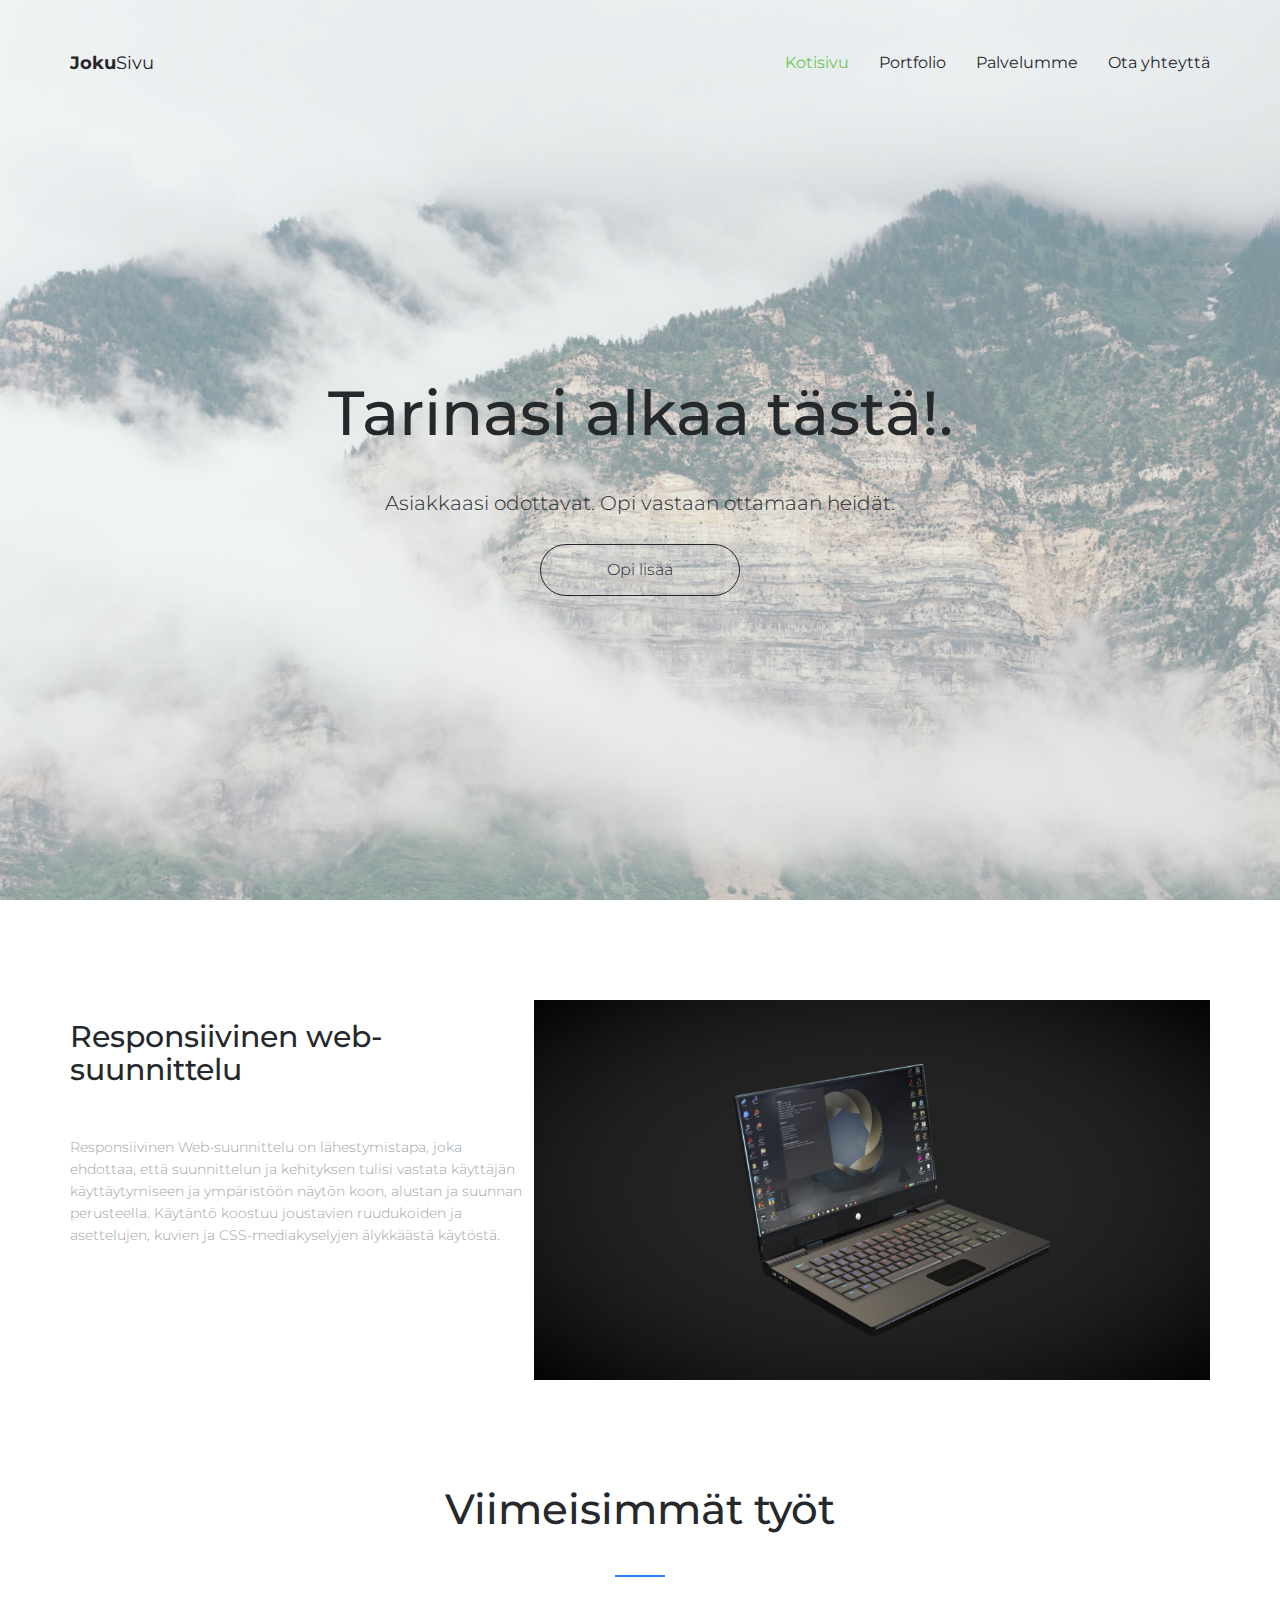
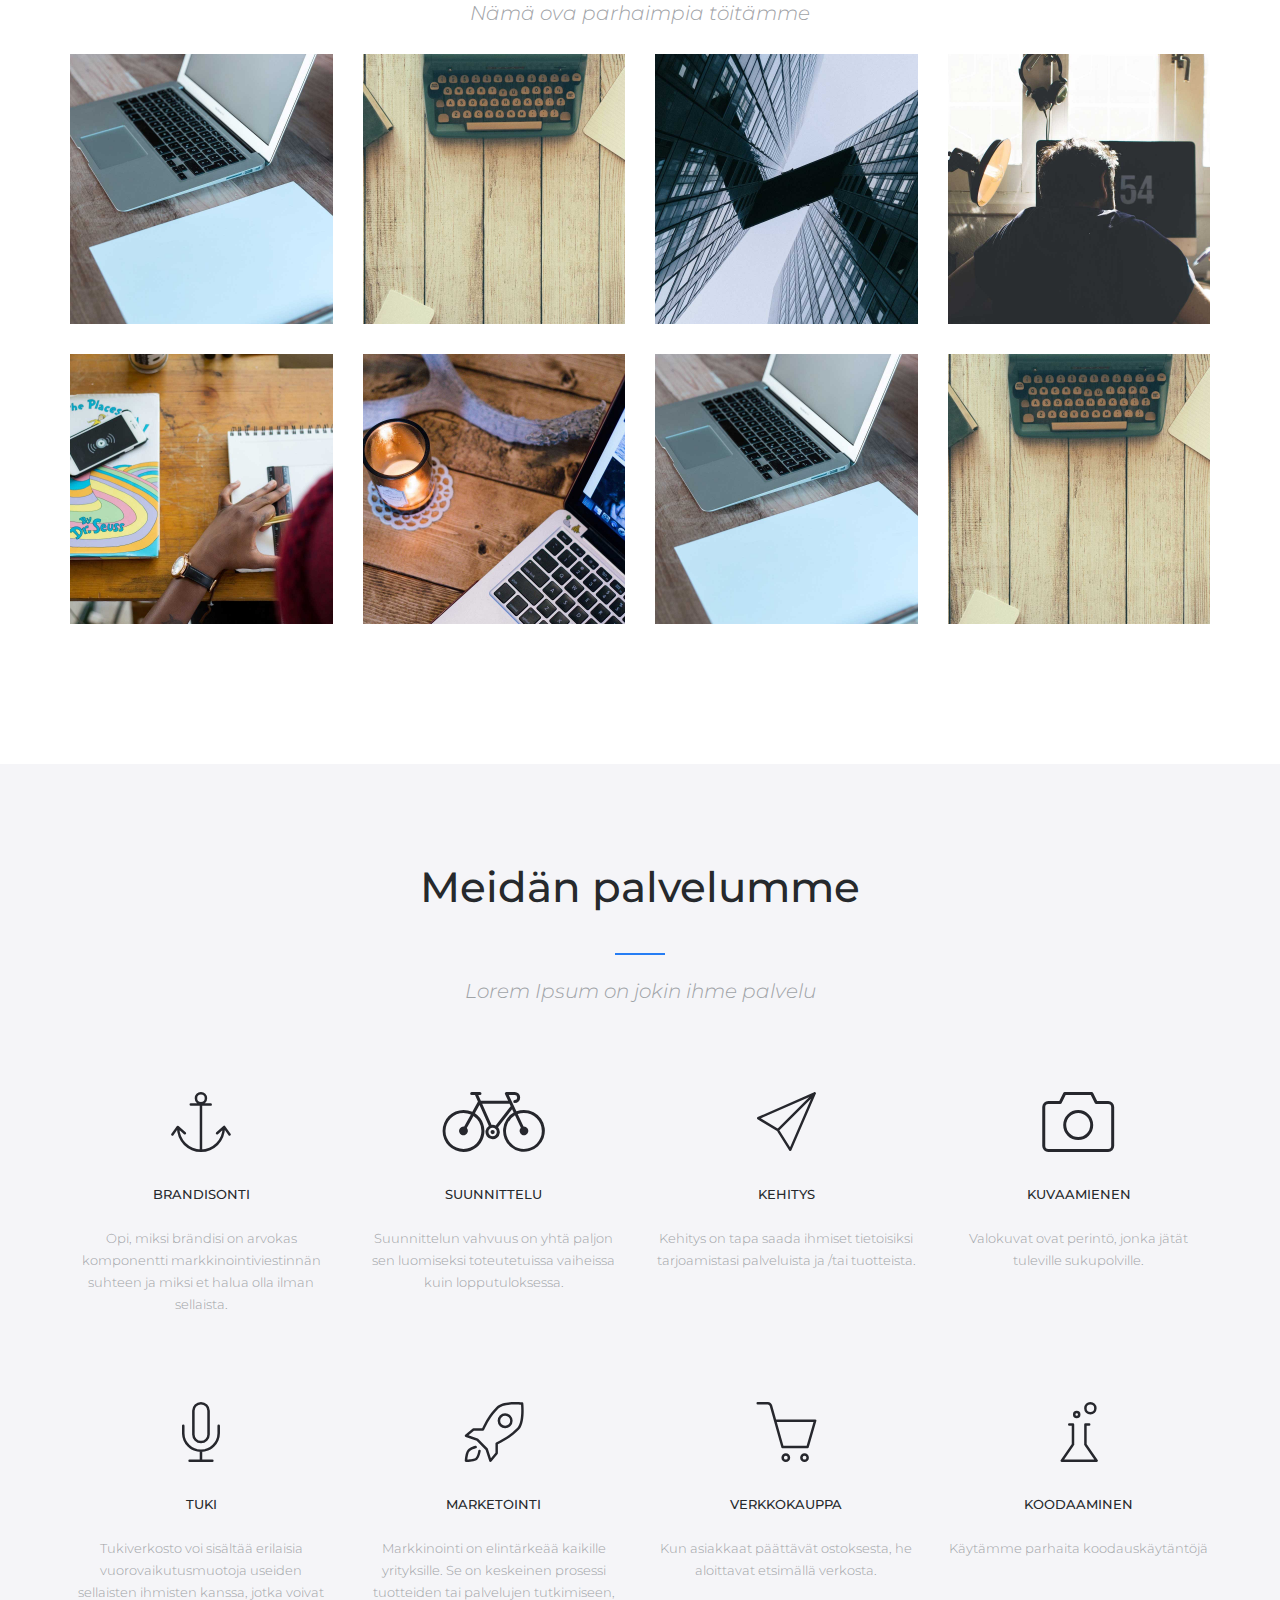
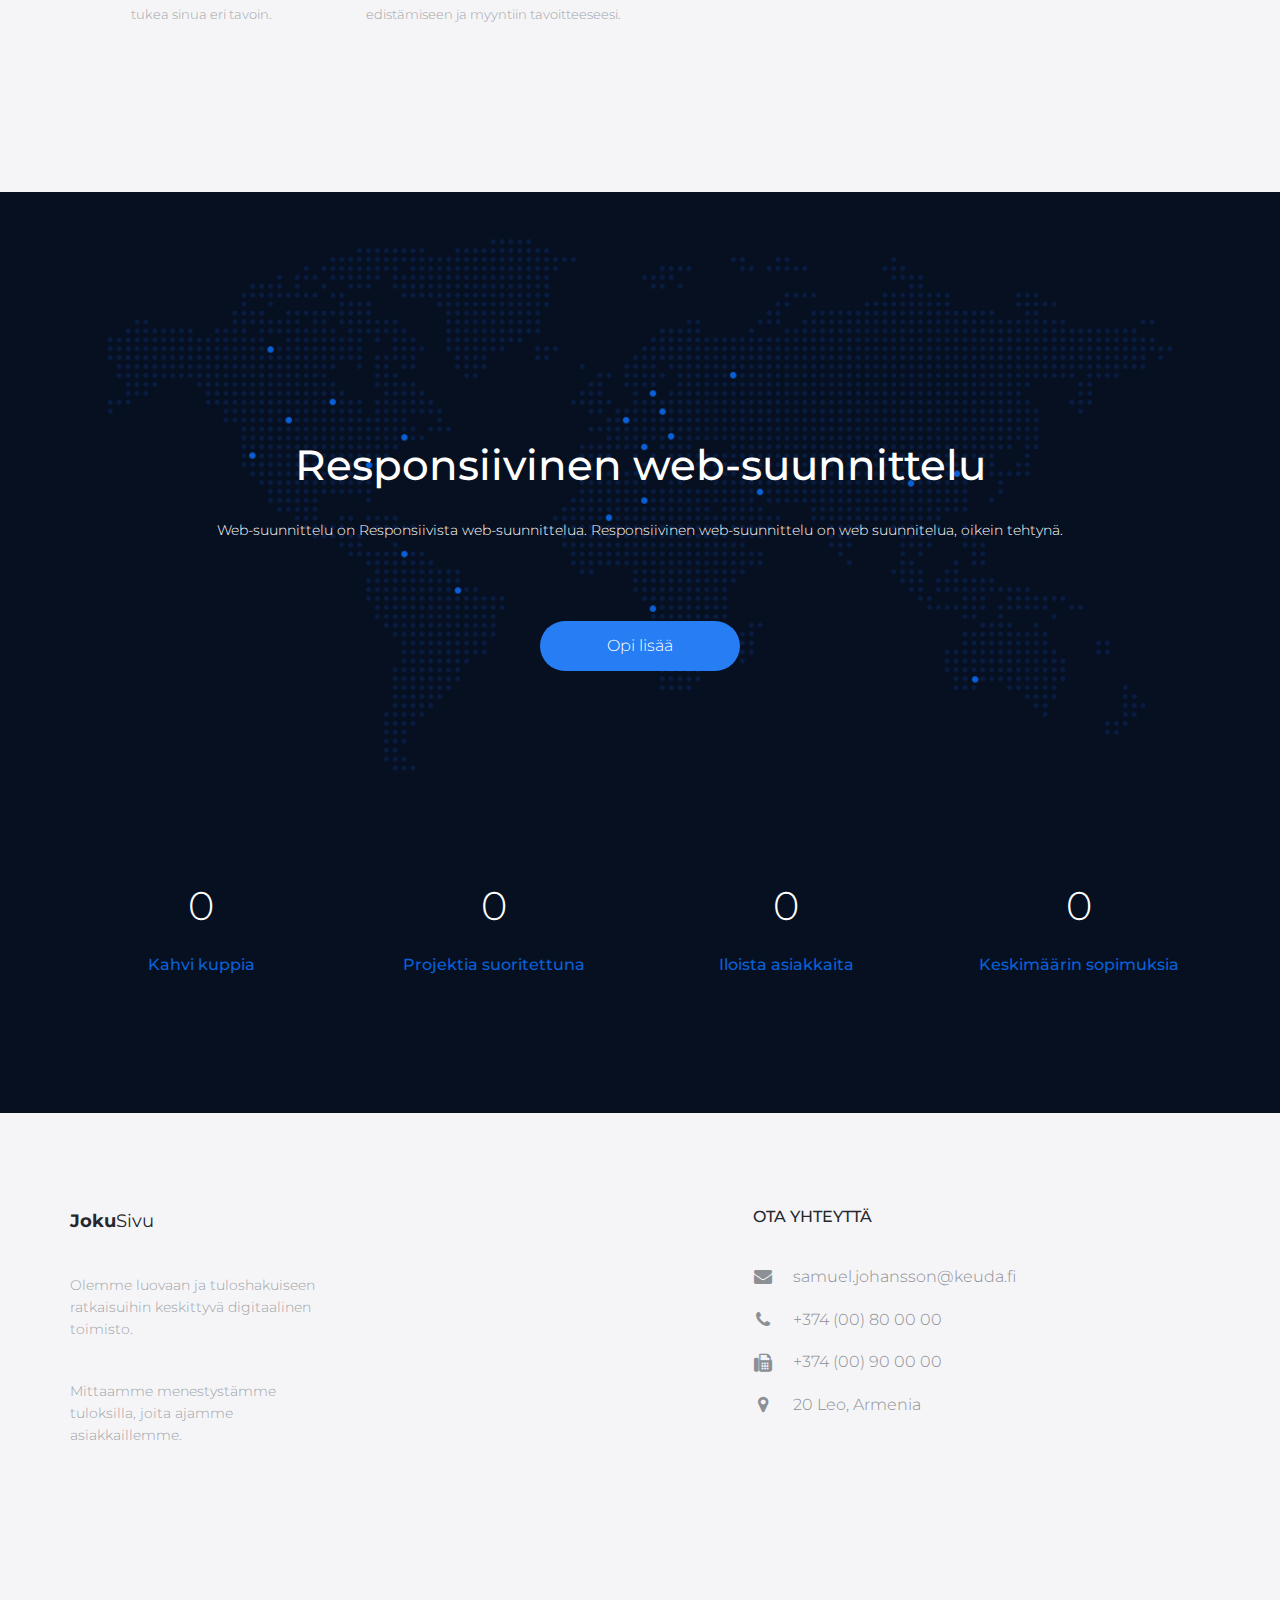
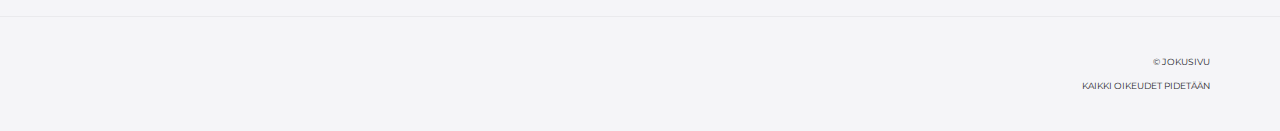
==== commit 22e3617d: "Muutoksia" ====
--- a/demo3/index.html
+++ b/demo3/index.html
@@ -60,18 +60,12 @@
                     <ul class="nav navbar-nav navbar-right">
 
                         <li class="active"><a href="index.html" data-toggle="dropdown">Kotisivu</a></li>
-                        <li class="dropdown"><a href="#" class="dropdown-toggle" data-toggle="dropdown">Sivut<i class="fa fa-caret-down hidden-xs" aria-hidden="true"></i></a>
-
-                            <ul class="dropdown-menu" role="menu" aria-labelledby="menu1">
-                              <li><a href="portfolio.html">Portfolio</a></li>
-                              <li><a href="blog.html">Blogi</a></li>
-                            </ul>
-
-                        </li>
-                        <li><a href="portfolio.html">Portfolio</a></li>
-                        <li><a href="blog.html">Blogi</a></li>
-                        <li><a href="contact.html">Ota yhteyttä</a></li>
-                        <li><a href="ui-elements.html">UI Elements</a></li>
+                        
+
+
+                        <li><a href="#portfolio">Portfolio</a></li>
+                        <li><a href="#palvelu">Palvelumme</a></li>
+                        <li><a href="#loppu">Ota yhteyttä</a></li>
 
                     </ul>
 
@@ -85,8 +79,8 @@
         <div class="hero-content">
             <div class="hero-text">
                 <h1>Tarinasi alkaa tästä!.</h1>
-                <p>Emt jotai tekstiä.</p>
-                <a href="#" class="btn btn-border">En jaksa vaihtaa</a>
+                <p>Asiakkaasi odottavat. Opi vastaan ottamaan heidät.</p>
+                <a href="#" class="btn btn-border">Opi lisää</a>
             </div><!-- /.hero-text -->
         </div><!-- /.hero-content -->
     </div><!-- /.hero -->
@@ -98,16 +92,17 @@
                 <div class="row">
                     <div class="col-sm-5">
                         <h2>Responsiivinen web-suunnittelu</h2>
-                        <p>Responsiivinen web-suunnittelu...</p>
+                        <p>Responsiivinen Web-suunnittelu on lähestymistapa, joka ehdottaa, että suunnittelun ja kehityksen tulisi vastata käyttäjän käyttäytymiseen ja ympäristöön näytön koon, alustan ja suunnan perusteella. Käytäntö koostuu joustavien ruudukoiden ja asettelujen, kuvien ja CSS-mediakyselyjen älykkäästä käytöstä.</p>
                     </div>
                     <div class="col-sm-7 hidden-xs">
-                        <img src="assets/img/kurkkumopo.jpg" alt="">
+                        <img src="assets/img/laptop.jpeg" alt="">
                     </div>
                 </div>
             </div>
         </section><!-- /.section-features -->
-
+        <a id="portfolio"></a>
         <section class="site-section section-portfolio">
+
             <div class="container">
                 <div class="text-center">
                     <h2 class="heading-separator">Viimeisimmät työt</h2>
@@ -174,7 +169,7 @@
             </div>
         </section><!-- /.section-portfolio -->
 
-
+        <a id="palvelu" ></a>
         <section class="site-section section-services gray-bg text-center">
             <div class="container">
                 <h2 class="heading-separator">Meidän palvelumme</h2>
@@ -184,56 +179,56 @@
                         <div class="service">
                             <img src="assets/img/anchor.svg" alt="">
                             <h3 class="service-title">Brandisonti</h3>
-                            <p class="service-info"> Opi miksi brandisointi on tärkeä osa marketointia ja miksi haluat sellaisen.</p>
+                            <p class="service-info"> Opi, miksi brändisi on arvokas komponentti markkinointiviestinnän suhteen ja miksi et halua olla ilman sellaista.</p>
                         </div><!-- /.service -->
                     </div>
                     <div class="col-md-3 col-xs-6">
                         <div class="service">
                             <img src="assets/img/bycicle.svg" alt="">
                             <h3 class="service-title">Suunnittelu</h3>
-                            <p class="service-info">Suunnitelun jotain juttui </p>
+                            <p class="service-info">Suunnittelun vahvuus on yhtä paljon sen luomiseksi toteutetuissa vaiheissa kuin lopputuloksessa. </p>
                         </div><!-- /.service -->
                     </div>
                     <div class="col-md-3 col-xs-6">
                         <div class="service">
                             <img src="assets/img/paper-plane.svg" alt="">
-                            <h3 class="service-title">Kehittyminen</h3>
-                            <p class="service-info">Kehittyminen on...</p>
+                            <h3 class="service-title">Kehitys</h3>
+                            <p class="service-info">Kehitys on tapa saada ihmiset tietoisiksi tarjoamistasi palveluista ja /tai tuotteista.</p>
                         </div><!-- /.service -->
                     </div>
                     <div class="col-md-3 col-xs-6">
                         <div class="service">
                             <img src="assets/img/photo.svg" alt="">
                             <h3 class="service-title">Kuvaamienen</h3>
-                            <p class="service-info">Kuvat ovat...</p>
+                            <p class="service-info">Valokuvat ovat perintö, jonka jätät tuleville sukupolville.</p>
                         </div><!-- /.service -->
                     </div>
                     <div class="col-md-3 col-xs-6">
                         <div class="service">
                             <img src="assets/img/microphone.svg" alt="">
                             <h3 class="service-title">Tuki</h3>
-                            <p class="service-info">Tuki... </p>
+                            <p class="service-info">Tukiverkosto voi sisältää erilaisia vuorovaikutusmuotoja useiden sellaisten ihmisten kanssa, jotka voivat tukea sinua eri tavoin.</p>
                         </div><!-- /.service -->
                     </div>
                     <div class="col-md-3 col-xs-6">
                         <div class="service">
                             <img src="assets/img/rocket.svg" alt="">
                             <h3 class="service-title">Marketointi</h3>
-                            <p class="service-info">Marketointi...</p>
+                            <p class="service-info">Markkinointi on elintärkeää kaikille yrityksille. Se on keskeinen prosessi tuotteiden tai palvelujen tutkimiseen, edistämiseen ja myyntiin tavoitteeseesi.</p>
                         </div><!-- /.service -->
                     </div>
                     <div class="col-md-3 col-xs-6">
                         <div class="service">
                             <img src="assets/img/basket.svg" alt="">
                             <h3 class="service-title">Verkkokauppa</h3>
-                            <p class="service-info">Kun asiakkaat päättävät mitä ostavat, alottavat he verkkokaupoista.</p>
+                            <p class="service-info">Kun asiakkaat päättävät ostoksesta, he aloittavat etsimällä verkosta.</p>
                         </div><!-- /.service -->
                     </div>
                     <div class="col-md-3 col-xs-6">
                         <div class="service">
                             <img src="assets/img/chemestry.svg" alt="">
                             <h3 class="service-title">Koodaaminen</h3>
-                            <p class="service-info">Käytämme parhimpia koodaus harjoituksia</p>
+                            <p class="service-info">Käytämme parhaita koodauskäytäntöjä</p>
                         </div><!-- /.service -->
                     </div>
                 </div>
@@ -262,7 +257,7 @@
                     <div class="col-sm-3 col-xs-6">
                         <div class="counter-item">
                             <p class="counter" data-to="459" data-speed="1000">0</p>
-                            <h3>Iloisia asiakkaita</h3>
+                            <h3>Iloista asiakkaita</h3>
                         </div><!-- /.counter-item -->
                     </div>
                     <div class="col-sm-3 col-xs-6">
@@ -281,17 +276,17 @@
         
 
     </main><!-- /#main -->
-
+    <a id="loppu"></a>
     <footer id="colophon" class="site-footer">
         <div class="container">
             <div class="row">
                 <div class="col-md-3 col-sm-4 col-xs-6">
                     <a class="site-title"><span>Joku</span>Sivu</a>
-                    <p>Koulu tehtävää varten tehty</p>
-                    <p>Moi, mite menee</p>
+                    <p>Olemme luovaan ja tuloshakuiseen ratkaisuihin keskittyvä digitaalinen toimisto.</p>
+                    <p>Mittaamme menestystämme tuloksilla, joita ajamme asiakkaillemme.</p>
                 </div>
                 <div class="col-lg-offset-4 col-md-3 col-sm-4 col-md-offset-2 col-sm-offset-0 col-xs-6 ">
-                    <h3>Oa yhteyttä</h3>
+                    <h3>Ota yhteyttä</h3>
                     <ul class="list-unstyled contact-links">
                         <li><i class="fa fa-envelope" aria-hidden="true"></i><a href="mailto:samuel.johansson@opp.keuda.fi">samuel.johansson@keuda.fi</a></li>
                         <li><i class="fa fa-phone" aria-hidden="true"></i><a href="tel:+37400800000">+374 (00) 80 00 00 </a></li>
@@ -300,27 +295,13 @@
                     </ul>
                 </div>
                 <div class="clearfix visible-xs"></div>
-                <div class="col-lg-2 col-md-3 col-sm-4 col-xs-6">
-                    <h3>Featured links</h3>
-                    <ul class="list-unstyled">
-                        <li class="active"><a href="index.html">Kotisivu</a></li>
-                        <li><a href="blog.html">Blogi</a></li>
-                        <li><a href="portfolio.html">Porfolio</a></li>
-                        <li><a href="contact.html">Yhteyden otto</a></li>
-                    </ul>
-                </div>
+
             </div>
         </div>
         <div class="copyright">
             <div class="container">
                 <div class="row">
                     <div class="col-xs-8">
-                        <div class="social-links">
-                            <a class="twitter-bg" href="#"><i class="fa fa-twitter"></i></a>
-                            <a class="facebook-bg" href="#"><i class="fa fa-facebook"></i></a>
-                            <a class="pinterest" href="#"><i class="fa fa-pinterest"></i></a>
-                            <a class="linkedin-bg" href="#"><i class="fa fa-linkedin"></i></a>
-                        </div><!-- /.social-links -->
                     </div>
                     <div class="col-xs-4">
                         <div class="text-right">
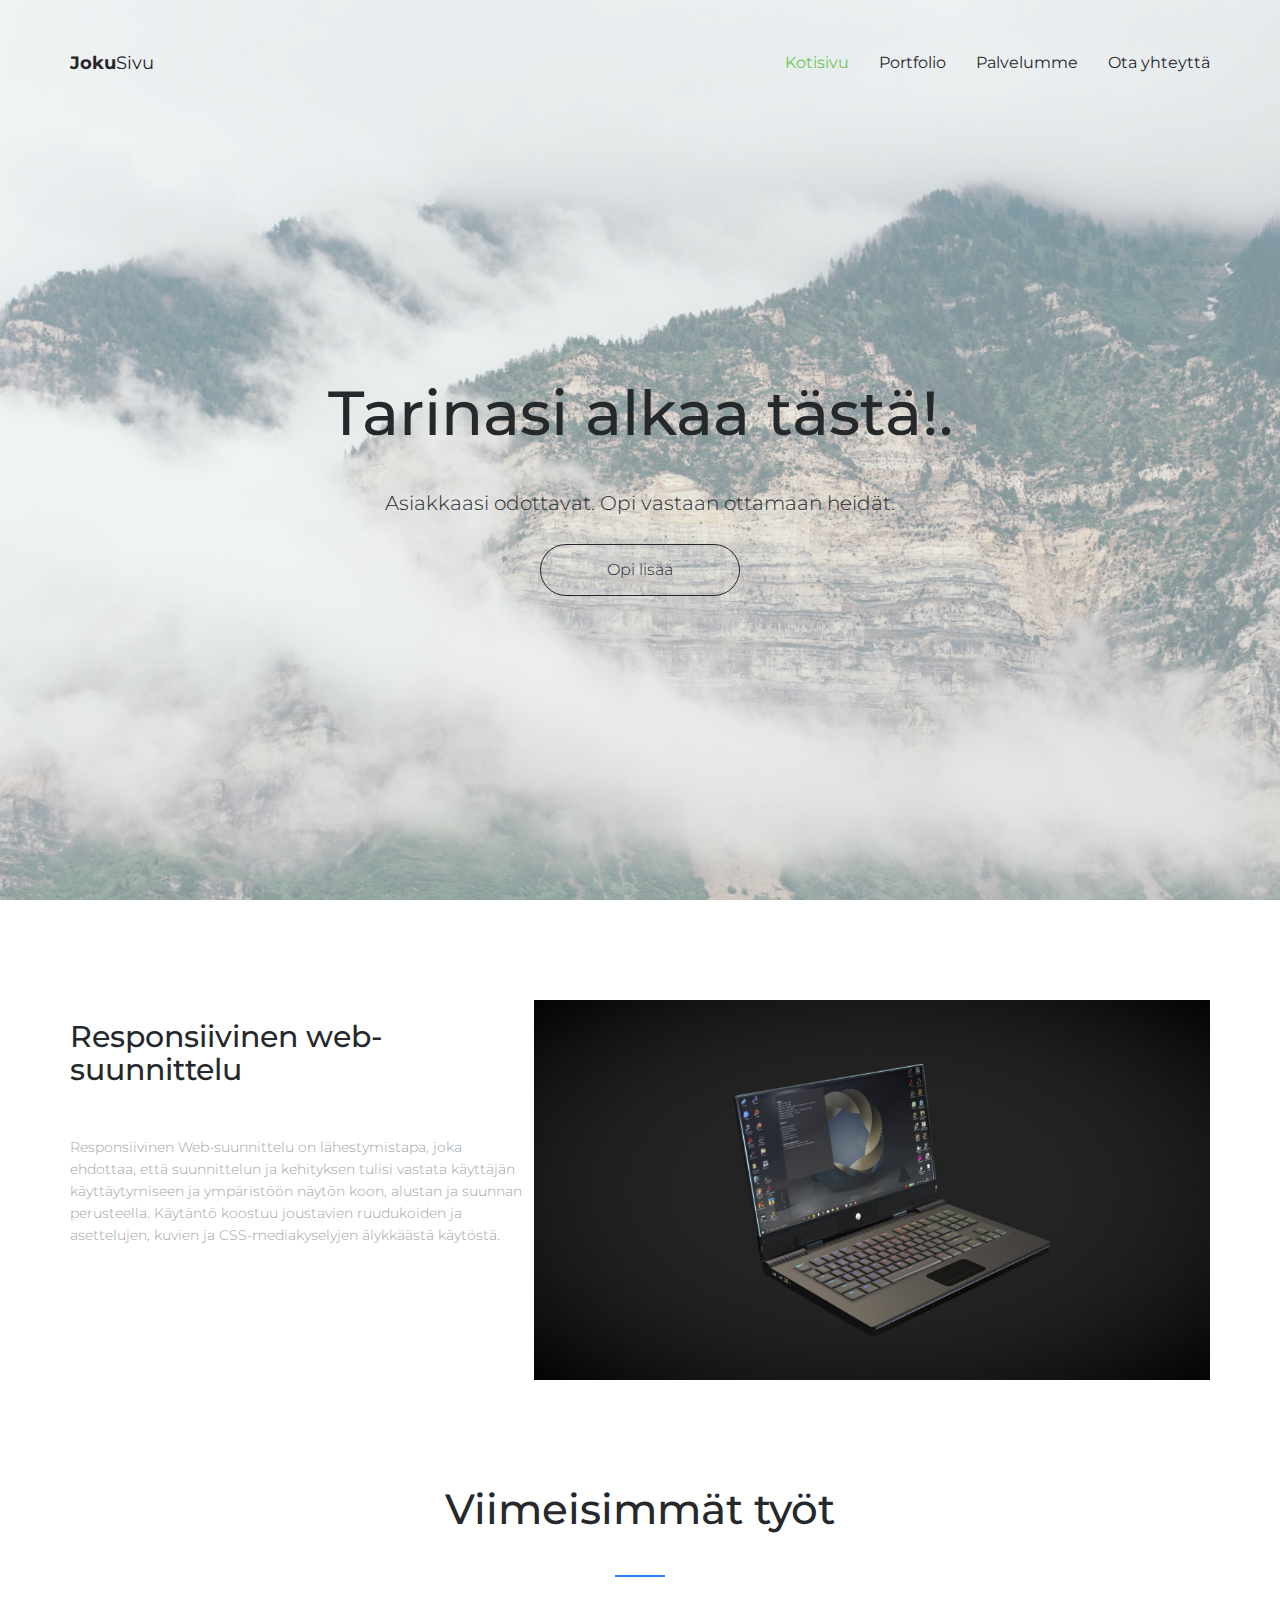
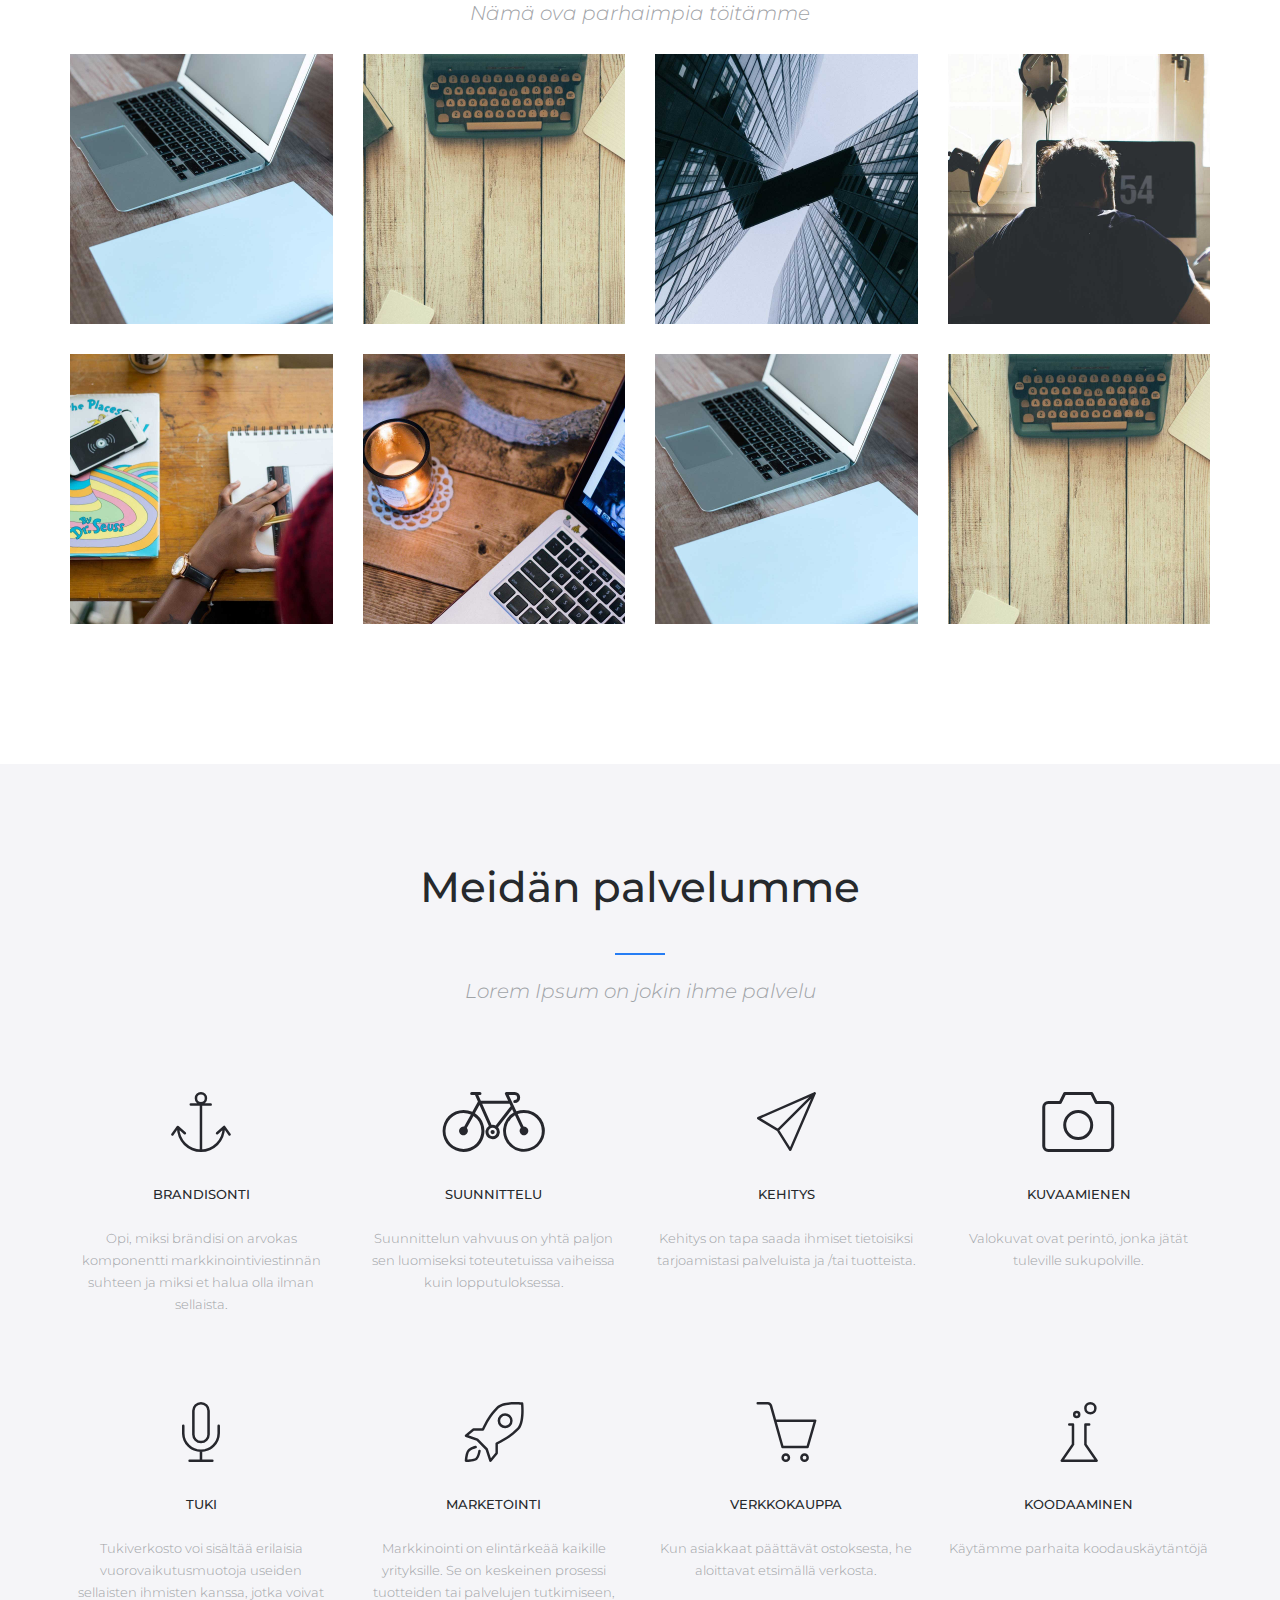
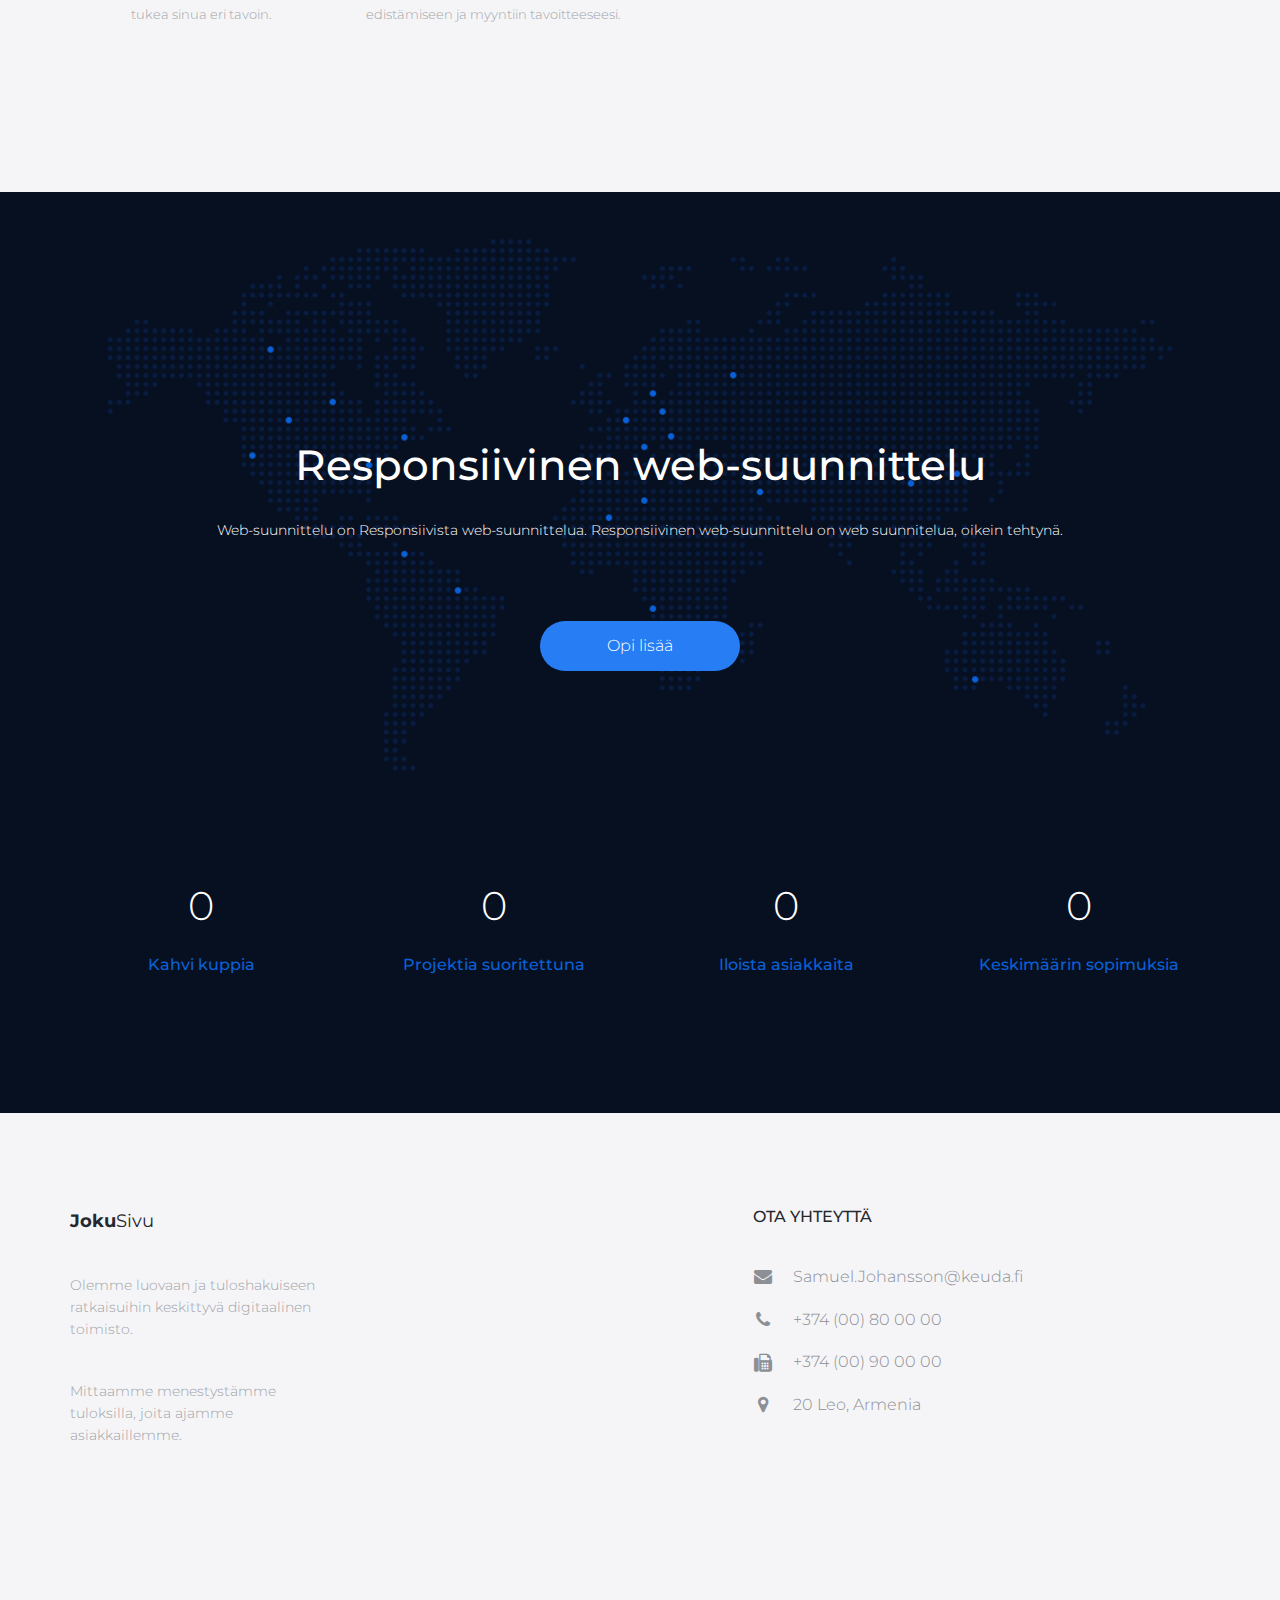
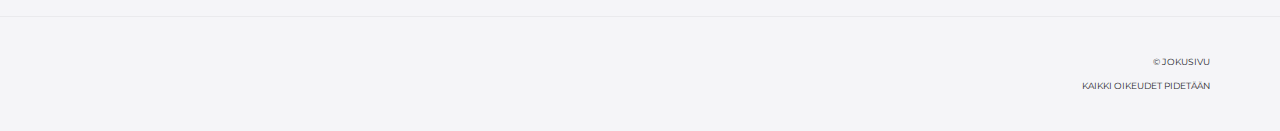
==== commit df28f9aa: "Update index.html" ====
--- a/demo3/index.html
+++ b/demo3/index.html
@@ -1,5 +1,5 @@
 <!DOCTYPE html>
-<html lang="en">
+<html lang="fi">
 <head>
 
     <!-- Basic Page Needs
@@ -15,7 +15,7 @@
 
     <!-- Mobile Specific Metas
     ================================================== -->
-    <meta name="viewport" content="width=device-width, minimum-scale=1.0, maximum-scale=1.0">
+    <meta name="viewport" content="width=device-width">
     <meta name="apple-mobile-web-app-capable" content="yes">
 
     <!-- Fonts -->
@@ -288,7 +288,7 @@
                 <div class="col-lg-offset-4 col-md-3 col-sm-4 col-md-offset-2 col-sm-offset-0 col-xs-6 ">
                     <h3>Ota yhteyttä</h3>
                     <ul class="list-unstyled contact-links">
-                        <li><i class="fa fa-envelope" aria-hidden="true"></i><a href="mailto:samuel.johansson@opp.keuda.fi">samuel.johansson@keuda.fi</a></li>
+                        <li><i class="fa fa-envelope" aria-hidden="true"></i><a href="mailto:samuel.johansson@opp.keuda.fi">Samuel.Johansson@keuda.fi</a></li>
                         <li><i class="fa fa-phone" aria-hidden="true"></i><a href="tel:+37400800000">+374 (00) 80 00 00 </a></li>
                         <li><i class="fa fa-fax" aria-hidden="true"></i><a href="+37400900000">+374 (00) 90 00 00</a></li>
                         <li><i class="fa fa-map-marker" aria-hidden="true"></i><p>20 Leo, Armenia</p></li>
